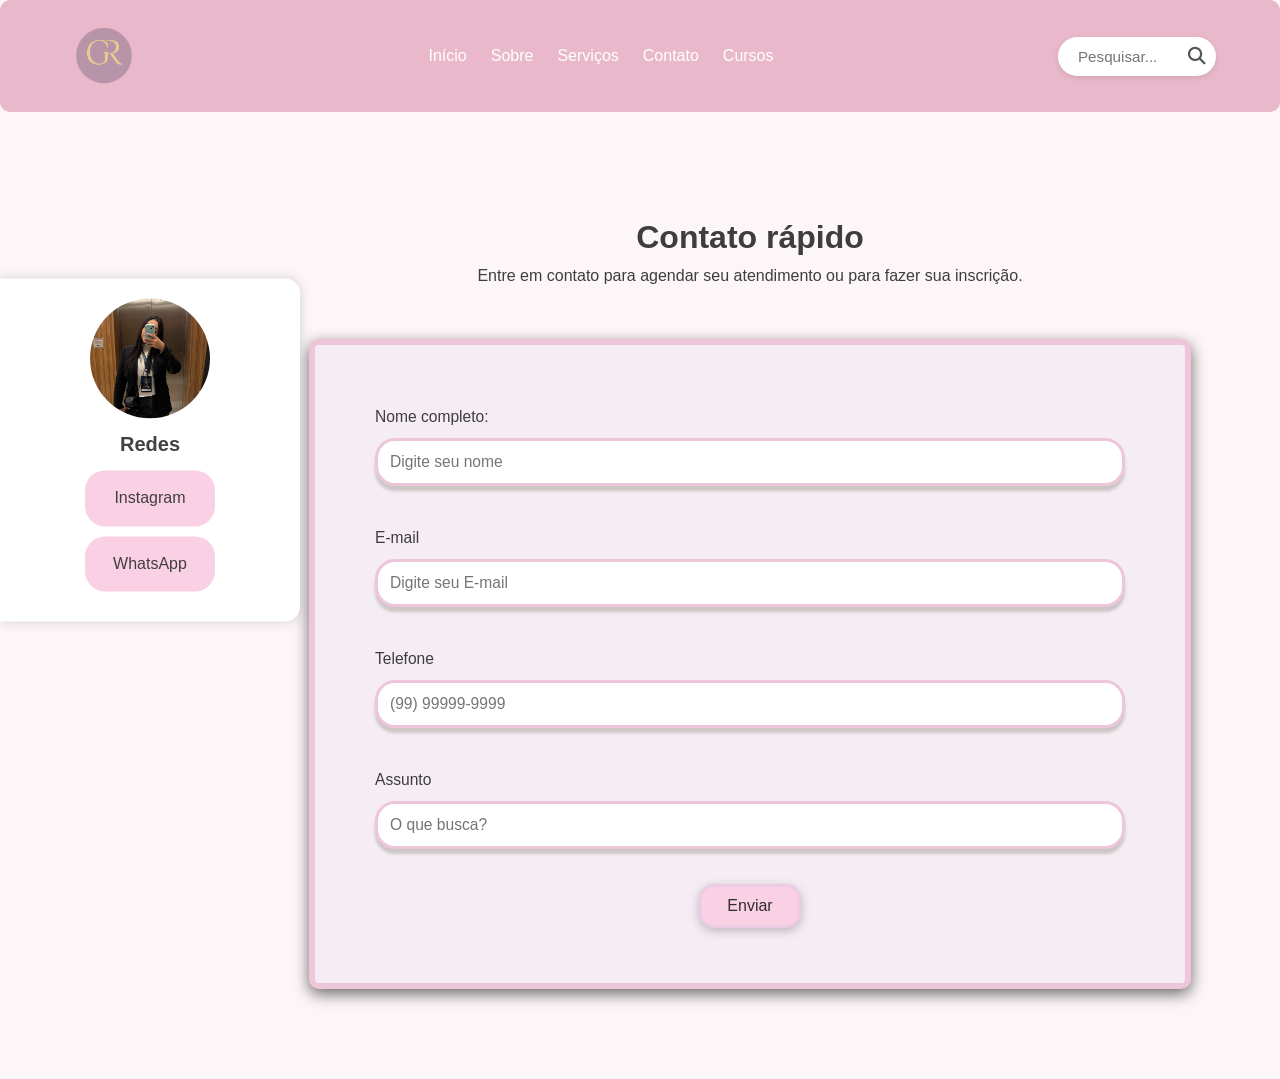
==== pages/contatos.html @ a01a7736 "Adicionado estrutura inicial do site e recursos para Gabriely Rocha Criado o index.html com cabeçalh" ====
<!DOCTYPE html>
<html lang="pt-BR">

<head>
    <meta charset="UTF-8">
    <meta name="viewport" content="width=device-width, initial-scale=1.0">
    <title>Site Gabriella Rocha</title>
    <link rel="stylesheet" href="../css/contatos-style.css">
    <link rel="shortcut icon" href="../img/logo.png" type="image/x-icon">
    <link rel="stylesheet" href="https://cdnjs.cloudflare.com/ajax/libs/font-awesome/6.4.0/css/all.min.css" />
    <link rel="stylesheet" href="../css/nav.css">
</head>

<body>
    <header class="header">
        <div class="container">
            <img src="../img/logo.png" alt="Logo Gabriella Rocha" class="logo">

            <nav class="navbar">
                <ul class="menu">
                    <li><a href="../index.html">Início</a></li>
                    <li><a href="sobre.html">Sobre</a></li>
                    <li><a href="servico.html">Serviços</a></li>
                    <li><a href="contatos.html">Contato</a></li>
                    <li><a href="cursosv1.html">Cursos</a></li>
                </ul>
            </nav>

            <div class="search-container">
                <input type="text" placeholder="Pesquisar..." />
                <button type="submit">
                    <i class="fa fa-search"></i>
                </button>
            </div>
        </div>
    </header>
    <main>
        <aside class="menu-lateral">
            <img class="imagem-gabriely"   src="../img/imagem-gabriely.PNG" alt="imagem-gabriely">

            <h2>Redes</h2>
            <a href="https://www.instagram.com/gabrielyrochabeauty/" target="_blank" class="link instagram">Instagram</a>
            <a href="https://wa.me/5511997326767" target="_blank" class="link whatsapp">WhatsApp</a>
        </aside>

        <div class="fale-conosco">
            <h1>Contato rápido</h1>
            <p>Entre em contato para agendar seu atendimento ou para fazer sua inscrição.
        </div>


        <form class="formulario">

            <div class="form-group"> <label for="nome">Nome completo:</label>
                <input type="text" id="nome" name="nome" placeholder="Digite seu nome" required>
            </div>

            <div class="form-group">
                <label for="nome">E-mail</label>
                <input type="text" id="email" name="email" placeholder="Digite seu E-mail" required>
            </div>


            <div class="form-group">
                <label for="number">Telefone</label>
                <input type="tel" name="telefone" pattern="(\([0-9]{2}\))\s([0-9]{4,5})-([0-9]{4})"
                    placeholder="(99) 99999-9999" title="Use o formato (99) 99999-9999" required>

            </div>
            <div class="form-group"> <label for="nome">Assunto</label>
                <input type="text" id="nome" name="nome" placeholder="O que busca?" required>
            </div>

            <button class="botao-enviar" type="submit">Enviar</button>


        </form>

    </main>





</body>

</html>
---- css/contatos-style.css ----
/* Reset e base */
* {
    margin: 0;
    padding: 0;
    box-sizing: border-box;
}

@import url('https://fonts.googleapis.com/css2?family=Quicksand:wght@500&display=swap');

body {
  font-family: 'Segoe UI', Tahoma, Geneva, Verdana, sans-serif;
    background-color: #fae9f0;
    color: #3d2d34;
    line-height: 1.6;
    overflow-x: hidden;
}

/* Cabeçalho */
.header {
    background-color: #e9b9cb;
    padding: 1rem 0;
    border-radius: 10px;
}

.container {
    width: 90%;
    max-width: 1200px;
    margin: auto;
    display: flex;
    align-items: center;
    justify-content: space-between;
    flex-wrap: wrap;
}

/* ===== BARRA DE PESQUISA ===== */
.search-container {
    display: flex;
    align-items: center;
    background-color: #fff;
    border-radius: 25px;
    padding: 5px 10px;
    box-shadow: 0 2px 6px rgba(0, 0, 0, 0.1);
}

.search-container input {
    border: none;
    outline: none;
    padding: 6px 10px;
    font-size: 0.95em;
    border-radius: 20px;
    width: 120px;
    background: transparent;
    transition: width 0.3s ease;
}

.search-container input:focus {
    width: 180px;
}

.search-container button {
    background: none;
    border: none;
    cursor: pointer;
    color: #555;
    font-size: 1.1em;
    transition: color 0.3s, transform 0.2s;
}

.search-container button:hover {
    color: #f58bb3;
    transform: scale(1.1);
}


/* Formulário */
.formulario {
    background-color: rgb(245, 236, 244);
    text-align: left;
    width: 900px;
    max-width: 90%;
    padding: 40px;
    margin: 50px auto;
    border-radius: 10px;
    box-shadow: 0 2px 10px rgba(0, 0, 0, 0.1);
    border: solid 6px #eec6d9;
    font-size: 13px;
    box-shadow: 0px 5px 15px rgb(107, 103, 103);
}

/*Fale conosco*/
.formulario h2 {
    margin-bottom: 20px;
    color: #c9a9a9;
}




.formulario input {
    width: 100%;
    padding: 12px;
    margin-top: 8px;
    border: 3px solid #eec6d9;
    border-radius: 20px;
    font-size: 1em;
    box-shadow: 0px 5px 3px rgb(204, 198, 198);
    outline: none;
}

.formulario input:focus {
    border-color: #e987ca;
    transition: 5ms;
    box-shadow: 0px 5px 3px rgb(85, 83, 83);
}

.form-group {
    padding: 20px;
    font-size: larger;

}





.footer {


    position: fixed;
    bottom: 0;
    left: 0;
    width: 100%;
    background-color: #eec6d9;
    color: rgb(0, 0, 0);
    text-align: center;
    padding: 25px;

}


.fale-conosco {
    text-align: center;
    justify-content: center;
    margin-top: 60px;

}

.botao-enviar {
    background-color: #fad0e4;
    color: rgb(49, 46, 46);
    border: none;
    padding: 10px 25px;
    font-size: 16px;
    border-radius: 15px;
    cursor: pointer;
    display: block;
    margin: 15px auto;
    border: solid 3px rgba(236, 204, 228, 0.897);
    box-shadow: 0px 3px 10px rgba(146, 145, 145, 0.575);
    font-family: 'Quicksand', sans-serif;


}

.botao-enviar:hover {
    background: linear-gradient(to bottom, #f8e5ed, #ff97ba);
    transform: scale(1.05);
}




@import url('https://fonts.googleapis.com/css2?family=Quicksand:wght@500&display=swap');



.menu-lateral {
    display: flex;
    flex-direction: column;
    align-items: center;
    position: fixed;
    left: 0;
    top: 50%;
    transform: translateY(-50%);
    background-color: #fff;
    padding: 20px;
    width: 300px;
    border-radius: 0 15px 15px 0;
    box-shadow: 0px 0px 12px rgba(61, 59, 59, 0.205);

}

.menu-lateral h2 {
    color: #424242;
    font-size: 20px;
    margin-bottom: 10px;
}

.link {
    display: block;
    width: 50%;
    text-decoration: none;
    color: rgb(65, 62, 62);
    padding: 15px 0;
    border-radius: 20px;
    transition: all 0.3s ease;
    text-align: center;
    margin-bottom: 10px;

}

.link:hover {
    background: linear-gradient(to bottom, #f8e5ed, #fcb6ce);
    transform: scale(1.05);
}

.instagram {
    background-color: #fad0e4;

}

.whatsapp {
    background-color: #fad0e4;

}

main {
    margin-left: 220px;
    padding: 40px;
}


.imagem-gabriely {
    width: 120px;
    height: 120px;
    border-radius: 50%;
    object-fit: cover;
    display: block;
    margin-bottom: 10px;
}






































@media (max-width: 768px) {
    .container {
        flex-direction: column;
        text-align: center;
    }

    .navbar ul {
        flex-direction: column;
        gap: 10px;
    }

    .logo {
        height: 70px;
        margin-bottom: 10px;
    }

    .search-container {
        margin-top: 10px;
        width: 80%;
        justify-content: center;
    }

    .formulario {
        width: 95%;
        padding: 25px;
        margin: 30px auto;
    }

    .formulario h2 {
        font-size: 1.4em;
        text-align: center;
    }
}

@media (max-width: 480px) {
    .formulario {
        padding: 20px;
    }

    .formulario input {
        font-size: 0.9em;
    }

    .navbar ul {
        gap: 5px;
    }

    .search-container input {
        width: 100px;
    }
}
---- css/nav.css ----
/* ===== ESTILOS GERAIS ===== */
body {
    font-family: 'Poppins', sans-serif;
    background-color: #fdf6f8;
    color: #3d3d3d;
    margin: 0;
    padding: 0;
}

/* ===== CABEÇALHO ===== */
header {
    background-color: #eec6d9;
    padding: 1rem 0;
    
}

.container {
    width: 90%;
    max-width: 1200px;
    margin: auto;
    display: flex;
    align-items: center;
    justify-content: space-between;
    flex-wrap: wrap;
}

.logo {
    height: 80px;
}

/* ===== MENU ===== */
.navbar ul {
    display: flex;
    list-style: none;
    gap: 1.5rem;
    padding: 0;
    margin: 0;
}

.navbar a {
    text-decoration: none;
    color: #fff;
    font-weight: 500;
    transition: color 0.3s ease;
}

.navbar a:hover {
    color: #b87ba1;
}

/* ===== CAMPO DE PESQUISA ===== */
.search-box {
    display: flex;
    align-items: center;
    background-color: #fff;
    border-radius: 25px;
    padding: 6px 12px;
    width: 220px;
    box-shadow: 0 2px 6px rgba(0, 0, 0, 0.1);
    transition: all 0.3s ease;
}

.search-box:hover {
    box-shadow: 0 3px 10px rgba(0, 0, 0, 0.15);
}

.search-box input {
    flex: 1;
    border: none;
    outline: none;
    padding: 8px;
    background: transparent;
    font-size: 0.95rem;
    color: #333;
}

.search-box button {
    background: none;
    border: none;
    color: #b87ba1;
    /* Rosa dourado */
    font-size: 1rem;
    cursor: pointer;
    transition: color 0.3s ease;
}

.search-box button:hover {
    color: #d9a7c7;
    /* Tom mais claro ao passar o mouse */
}
.search-container {
    display: flex;
    align-items: center;
    background-color: #fff;
    border-radius: 25px;
    padding: 5px 10px;
    box-shadow: 0 2px 6px rgba(0, 0, 0, 0.1);
}
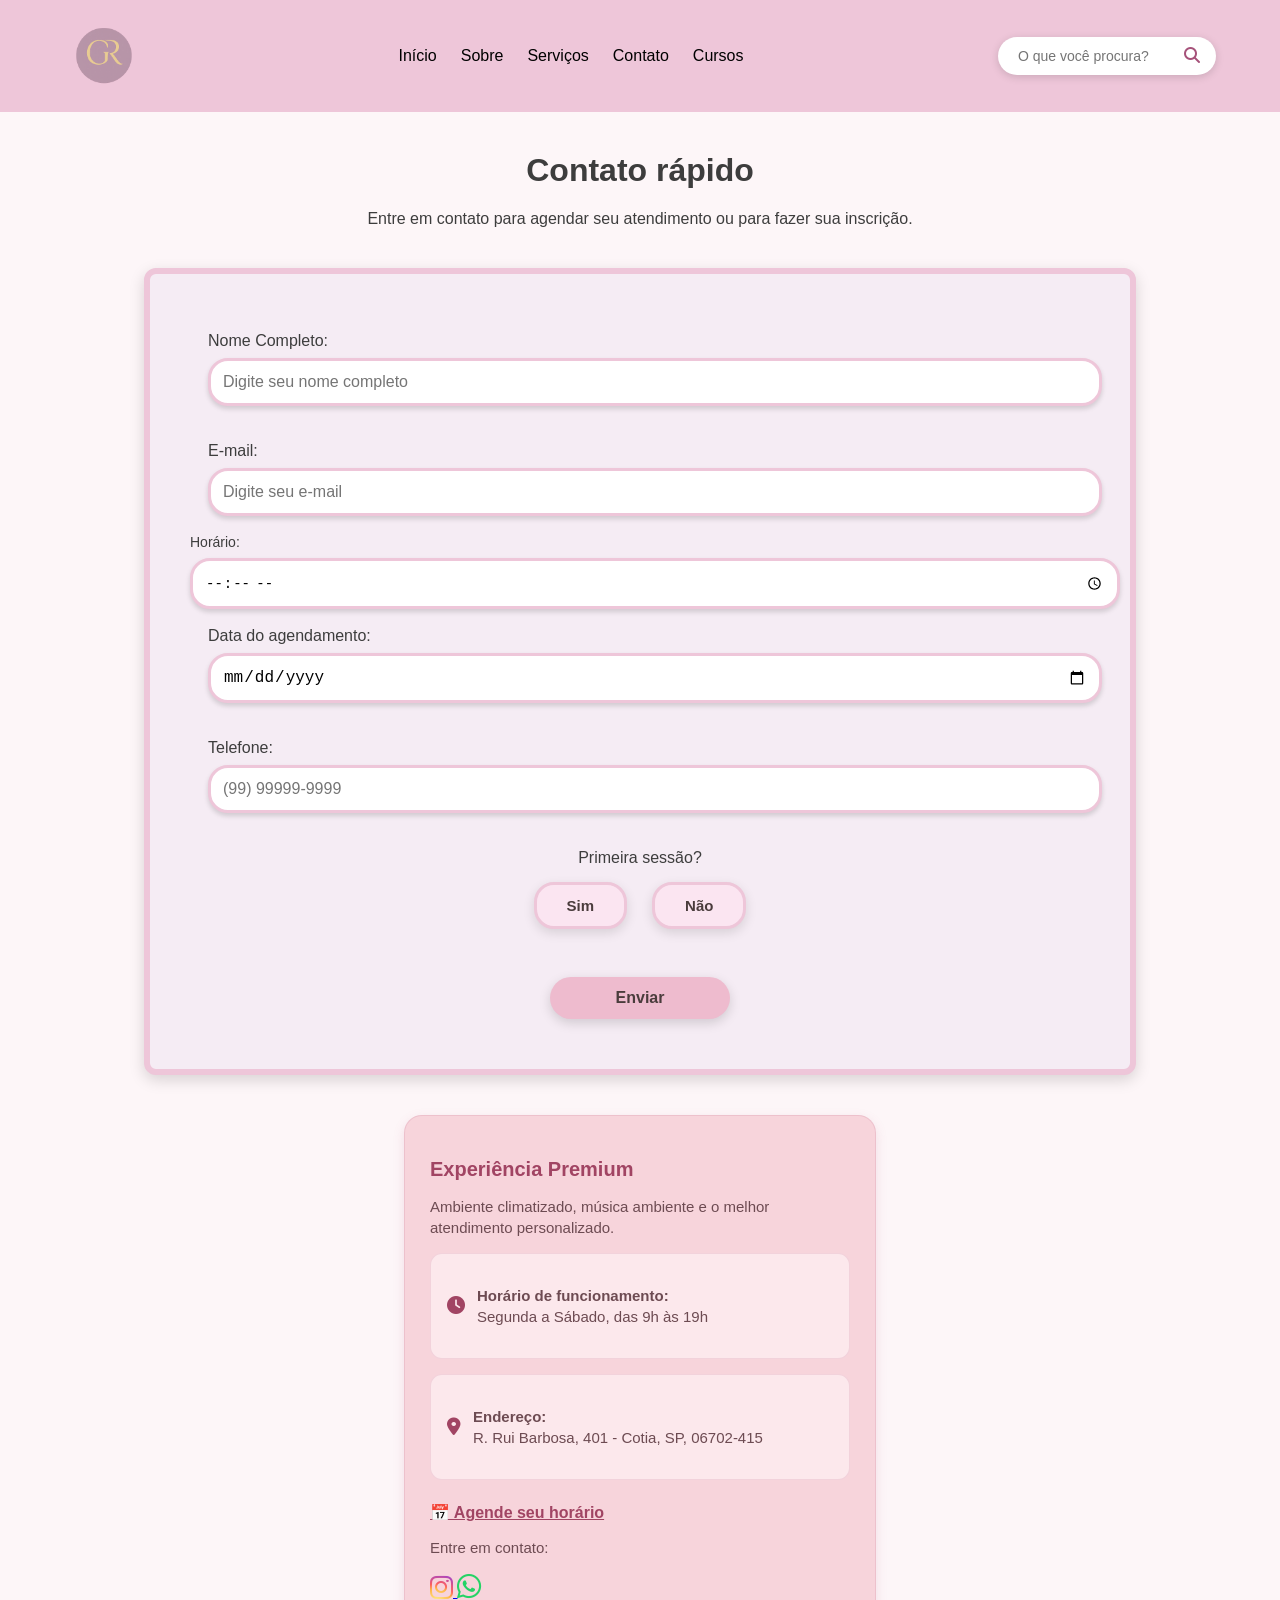
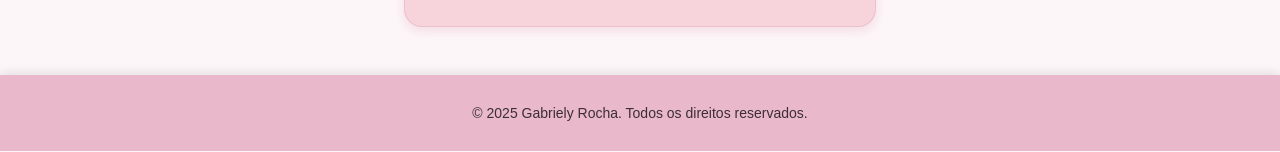
==== commit ff3056bb: "Refactor HTML structure and styles across multiple pages - Updated contatos.html to enhance form str" ====
--- a/pages/contatos.html
+++ b/pages/contatos.html
@@ -5,13 +5,14 @@
     <meta charset="UTF-8">
     <meta name="viewport" content="width=device-width, initial-scale=1.0">
     <title>Site Gabriella Rocha</title>
+    <link rel="shortcut icon" href="../img/logo.png" type="image/x-icon">
+    <link rel="stylesheet" href="../css/nav.css">
     <link rel="stylesheet" href="../css/contatos-style.css">
-    <link rel="shortcut icon" href="../img/logo.png" type="image/x-icon">
-    <link rel="stylesheet" href="https://cdnjs.cloudflare.com/ajax/libs/font-awesome/6.4.0/css/all.min.css" />
-    <link rel="stylesheet" href="../css/nav.css">
+    <link rel="stylesheet" href="https://cdnjs.cloudflare.com/ajax/libs/font-awesome/6.4.0/css/all.min.css">
 </head>
 
 <body>
+
     <header class="header">
         <div class="container">
             <img src="../img/logo.png" alt="Logo Gabriella Rocha" class="logo">
@@ -26,62 +27,110 @@
                 </ul>
             </nav>
 
-            <div class="search-container">
-                <input type="text" placeholder="Pesquisar..." />
-                <button type="submit">
-                    <i class="fa fa-search"></i>
-                </button>
+            <!-- Campo de busca -->
+            <div class="search-box">
+                <input type="text" placeholder="O que você procura?">
+                <button aria-label="Buscar"><i class="fa fa-search"></i></button>
+            </div>
+            <div id="search-results"></div>
+
+        </div>
+    </header>
+
+
+
+    <div class="fale-conosco">
+        <h1>Contato rápido</h1>
+        <p>Entre em contato para agendar seu atendimento ou para fazer sua inscrição.</p>
+    </div>
+
+    <form class="formulario">
+
+        <!-- Nome completo dividido (igual ao formulário simples) -->
+        <div class="form-group">
+            <label for="nome">Nome Completo:</label>
+            <input type="text" id="nome" name="nome" placeholder="Digite seu nome completo" required>
+        </div>
+
+        <!-- E-mail -->
+        <div class="form-group">
+            <label for="email">E-mail:</label>
+            <input type="email" id="email" name="email" placeholder="Digite seu e-mail" required>
+        </div>
+        <label for="horario">Horário:</label>
+        <input type="time" id="horario" name="horario">
+        <!-- Data do agendamento -->
+        <div class="form-group">
+            <label for="data">Data do agendamento:</label>
+            <input type="date" id="data" name="data" required>
+        </div>
+        <div class="form-group">
+            <label for="telefone">Telefone:</label>
+            <input type="tel" id="telefone" name="telefone" pattern="(\([0-9]{2}\))\s([0-9]{4,5})-([0-9]{4})"
+                placeholder="(99) 99999-9999" title="Use o formato (99) 99999-9999" required>
+        </div>
+
+        <div class="form-group primeira-sessao">
+            <label>Primeira sessão?</label>
+
+            <div class="opcoes-sessao">
+                <input type="radio" id="sessao-sim" name="primeira" value="Sim" required>
+                <label class="botao-sessao" for="sessao-sim">Sim</label>
+
+                <input type="radio" id="sessao-nao" name="primeira" value="Não" required>
+                <label class="botao-sessao" for="sessao-nao">Não</label>
             </div>
         </div>
-    </header>
-    <main>
-        <aside class="menu-lateral">
-            <img class="imagem-gabriely"   src="../img/imagem-gabriely.PNG" alt="imagem-gabriely">
 
-            <h2>Redes</h2>
-            <a href="https://www.instagram.com/gabrielyrochabeauty/" target="_blank" class="link instagram">Instagram</a>
-            <a href="https://wa.me/5511997326767" target="_blank" class="link whatsapp">WhatsApp</a>
-        </aside>
+        <button class="botao-enviar" type="submit">Enviar</button>
 
-        <div class="fale-conosco">
-            <h1>Contato rápido</h1>
-            <p>Entre em contato para agendar seu atendimento ou para fazer sua inscrição.
-        </div>
-
-
-        <form class="formulario">
-
-            <div class="form-group"> <label for="nome">Nome completo:</label>
-                <input type="text" id="nome" name="nome" placeholder="Digite seu nome" required>
-            </div>
-
-            <div class="form-group">
-                <label for="nome">E-mail</label>
-                <input type="text" id="email" name="email" placeholder="Digite seu E-mail" required>
-            </div>
-
-
-            <div class="form-group">
-                <label for="number">Telefone</label>
-                <input type="tel" name="telefone" pattern="(\([0-9]{2}\))\s([0-9]{4,5})-([0-9]{4})"
-                    placeholder="(99) 99999-9999" title="Use o formato (99) 99999-9999" required>
-
-            </div>
-            <div class="form-group"> <label for="nome">Assunto</label>
-                <input type="text" id="nome" name="nome" placeholder="O que busca?" required>
-            </div>
-
-            <button class="botao-enviar" type="submit">Enviar</button>
-
-
-        </form>
+    </form>
 
     </main>
 
 
 
+    <div class="experiencia-container">
+
+        <h2>Experiência Premium</h2>
+        <p>Ambiente climatizado, música ambiente e o melhor atendimento personalizado.</p>
+
+        <div class="info-box">
+            <i class="fas fa-clock"></i>
+            <p><strong>Horário de funcionamento:</strong><br>Segunda a Sábado, das 9h às 19h</p>
+        </div>
+
+        <div class="info-box">
+            <i class="fas fa-map-marker-alt"></i>
+            <p><strong>Endereço:</strong><br>R. Rui Barbosa, 401 - Cotia, SP, 06702-415</p>
+        </div>
+
+        <a class="agende-link" href="#">📅 Agende seu horário</a>
+
+        <p style="margin-top:15px;">Entre em contato:</p>
 
 
+        <div class="icones-redes">
+            <!-- Link do Instagram -->
+            <a href="https://www.instagram.com/gabrielyrochabeauty/" target="_blank" class="icone-link instagram">
+                <i class="fab fa-instagram"></i>
+            </a>
+
+            <!-- Link do WhatsApp -->
+            <a href="https://wa.me/5511997326767" target="_blank" class="icone-link whatsapp">
+                <i class="fab fa-whatsapp"></i>
+            </a>
+        </div>
+
+    </div>
+
+
+
+    </div>
+    <footer class="footer">
+        <p>&copy; 2025 Gabriely Rocha. Todos os direitos reservados.</p>
+    </footer>
+    <script src="../js/contato-script.js"></script>
 </body>
 
 </html>
--- a/css/nav.css
+++ b/css/nav.css
@@ -11,7 +11,7 @@
 header {
     background-color: #eec6d9;
     padding: 1rem 0;
-    
+
 }
 
 .container {
@@ -39,7 +39,7 @@
 
 .navbar a {
     text-decoration: none;
-    color: #fff;
+    color: #000000;
     font-weight: 500;
     transition: color 0.3s ease;
 }
@@ -48,51 +48,74 @@
     color: #b87ba1;
 }
 
-/* ===== CAMPO DE PESQUISA ===== */
+/* BUSCA */
 .search-box {
     display: flex;
     align-items: center;
-    background-color: #fff;
+    background: #fff;
     border-radius: 25px;
-    padding: 6px 12px;
-    width: 220px;
-    box-shadow: 0 2px 6px rgba(0, 0, 0, 0.1);
-    transition: all 0.3s ease;
-}
-
-.search-box:hover {
-    box-shadow: 0 3px 10px rgba(0, 0, 0, 0.15);
+    padding: 5px 10px;
+    box-shadow: 0 2px 8px rgba(0, 0, 0, 0.15);
 }
 
 .search-box input {
-    flex: 1;
     border: none;
     outline: none;
-    padding: 8px;
-    background: transparent;
-    font-size: 0.95rem;
-    color: #333;
+    padding: 6px 10px;
+    border-radius: 25px;
+    font-size: 14px;
+    width: 150px;
 }
 
 .search-box button {
     background: none;
     border: none;
-    color: #b87ba1;
-    /* Rosa dourado */
-    font-size: 1rem;
+    color: #a6527a;
     cursor: pointer;
-    transition: color 0.3s ease;
+    font-size: 16px;
 }
 
-.search-box button:hover {
-    color: #d9a7c7;
-    /* Tom mais claro ao passar o mouse */
+/* RESULTADOS DA BUSCA */
+#search-results {
+    position: absolute;
+    background: #fff;
+    width: 230px;
+    padding: 10px;
+    border-radius: 14px;
+    box-shadow: 0 4px 12px rgba(0, 0, 0, .15);
+    margin-top: 8px;
+    display: none;
+    max-height: 240px;
+    overflow-y: auto;
+    animation: fadeIn .25s ease;
+    z-index: 10;
 }
-.search-container {
+
+#search-results .item {
     display: flex;
     align-items: center;
-    background-color: #fff;
-    border-radius: 25px;
-    padding: 5px 10px;
-    box-shadow: 0 2px 6px rgba(0, 0, 0, 0.1);
+    gap: 10px;
+    padding: 8px;
+    border-radius: 10px;
+    cursor: pointer;
+    transition: .2s;
 }
+
+#search-results .item:hover {
+    background: #f3d6da;
+}
+
+#search-results i {
+    color: #a6527a;
+}
+
+/* FOOTER */
+.footer {
+    background-color: #e9b9cb;
+    text-align: center;
+    padding: 1rem;
+    margin-top: 3rem;
+    color: #3d2d34;
+    font-size: 14px;
+    box-shadow: 0 -2px 10px rgba(0, 0, 0, 0.1);
+}
--- a/css/contatos-style.css
+++ b/css/contatos-style.css
@@ -1,100 +1,16 @@
-/* Reset e base */
-* {
-    margin: 0;
-    padding: 0;
-    box-sizing: border-box;
-}
-
-@import url('https://fonts.googleapis.com/css2?family=Quicksand:wght@500&display=swap');
-
-body {
-  font-family: 'Segoe UI', Tahoma, Geneva, Verdana, sans-serif;
-    background-color: #fae9f0;
-    color: #3d2d34;
-    line-height: 1.6;
-    overflow-x: hidden;
-}
-
-/* Cabeçalho */
-.header {
-    background-color: #e9b9cb;
-    padding: 1rem 0;
-    border-radius: 10px;
-}
-
-.container {
-    width: 90%;
-    max-width: 1200px;
-    margin: auto;
-    display: flex;
-    align-items: center;
-    justify-content: space-between;
-    flex-wrap: wrap;
-}
-
-/* ===== BARRA DE PESQUISA ===== */
-.search-container {
-    display: flex;
-    align-items: center;
-    background-color: #fff;
-    border-radius: 25px;
-    padding: 5px 10px;
-    box-shadow: 0 2px 6px rgba(0, 0, 0, 0.1);
-}
-
-.search-container input {
-    border: none;
-    outline: none;
-    padding: 6px 10px;
-    font-size: 0.95em;
-    border-radius: 20px;
-    width: 120px;
-    background: transparent;
-    transition: width 0.3s ease;
-}
-
-.search-container input:focus {
-    width: 180px;
-}
-
-.search-container button {
-    background: none;
-    border: none;
-    cursor: pointer;
-    color: #555;
-    font-size: 1.1em;
-    transition: color 0.3s, transform 0.2s;
-}
-
-.search-container button:hover {
-    color: #f58bb3;
-    transform: scale(1.1);
-}
-
-
-/* Formulário */
+/* ===== FORMULÁRIO ===== */
 .formulario {
     background-color: rgb(245, 236, 244);
     text-align: left;
     width: 900px;
-    max-width: 90%;
+    max-width: 95%;
     padding: 40px;
-    margin: 50px auto;
-    border-radius: 10px;
-    box-shadow: 0 2px 10px rgba(0, 0, 0, 0.1);
+    margin: 40px auto;
+    border-radius: 12px;
     border: solid 6px #eec6d9;
-    font-size: 13px;
-    box-shadow: 0px 5px 15px rgb(107, 103, 103);
-}
-
-/*Fale conosco*/
-.formulario h2 {
-    margin-bottom: 20px;
-    color: #c9a9a9;
-}
-
-
-
+    font-size: 14px;
+    box-shadow: 0px 5px 15px rgba(0, 0, 0, 0.15);
+}
 
 .formulario input {
     width: 100%;
@@ -103,227 +19,244 @@
     border: 3px solid #eec6d9;
     border-radius: 20px;
     font-size: 1em;
-    box-shadow: 0px 5px 3px rgb(204, 198, 198);
+    box-shadow: 0px 3px 5px rgba(0, 0, 0, 0.15);
     outline: none;
+    transition: .3s;
 }
 
 .formulario input:focus {
     border-color: #e987ca;
-    transition: 5ms;
-    box-shadow: 0px 5px 3px rgb(85, 83, 83);
+    box-shadow: 0px 5px 8px rgba(0, 0, 0, 0.25);
 }
 
 .form-group {
-    padding: 20px;
-    font-size: larger;
-
-}
-
-
-
-
-
-.footer {
-
-
-    position: fixed;
-    bottom: 0;
-    left: 0;
-    width: 100%;
-    background-color: #eec6d9;
-    color: rgb(0, 0, 0);
-    text-align: center;
-    padding: 25px;
-
-}
-
+    padding: 18px;
+    font-size: 1rem;
+}
 
 .fale-conosco {
     text-align: center;
+    margin-top: 40px;
+}
+
+
+
+/* CARD PRINCIPAL */
+.experiencia-container {
+    background: #f7d4db;
+    padding: 25px;
+    border-radius: 18px;
+    max-width: 420px;
+    margin: 40px auto;
+    box-shadow: 0 4px 12px rgba(178, 83, 120, .15);
+    border: 1px solid rgba(178, 83, 120, .15);
+}
+
+/* TÍTULO */
+.experiencia-container h2 {
+    color: #a14463;
+    margin-bottom: 10px;
+    font-size: 20px;
+    font-weight: bold;
+}
+
+/* TEXTOS */
+.experiencia-container p {
+    color: #6d4b52;
+    font-size: 15px;
+    line-height: 1.4;
+}
+
+/* BOXES INTERNOS */
+.info-box {
+    background: #fce8ec;
+    padding: 16px;
+    border-radius: 12px;
+    margin: 15px 0;
+    border: 1px solid rgba(178, 83, 120, 0.15);
+    display: flex;
+    gap: 12px;
+    align-items: center;
+}
+
+/* ÍCONES */
+.info-box i {
+    font-size: 18px;
+    color: #a14463;
+}
+
+/* LINK AGENDAR */
+.agende-link {
+    margin-top: 8px;
+    display: inline-block;
+    font-weight: bold;
+    color: #a14463;
+    text-decoration: underline;
+}
+
+/* ÍCONES REDES SOCIAIS */
+/* Instagram gradiente */
+.instagram i {
+    background: radial-gradient(circle at 30% 107%, #fdf497 0%, #ffb548 45%, #fc5e62 60%, #a745c3 90%);
+    -webkit-background-clip: text;
+    background-clip: text;
+    color: transparent;
+    font-size: 26px;
+    display: inline-block;
+}
+
+/* WhatsApp */
+.whatsapp i {
+    color: #25D366;
+    font-size: 28px;
+}
+
+
+/* Centraliza completamente o bloco */
+.primeira-sessao {
+    text-align: center;
+}
+
+/* Centraliza as opções */
+.opcoes-sessao {
+    display: flex;
     justify-content: center;
-    margin-top: 60px;
-
-}
-
+    gap: 25px;
+    margin-top: 15px;
+}
+
+/* Esconde o rádio */
+.opcoes-sessao input[type="radio"] {
+    display: none;
+}
+
+/* ================================
+   🌸 BOTÃO ENVIAR
+   ================================ */
 .botao-enviar {
-    background-color: #fad0e4;
-    color: rgb(49, 46, 46);
-    border: none;
-    padding: 10px 25px;
+    background-color: #eebbce;
+    color: #4a3c3c;
+    border: transparent;
+    padding: 12px 26px;
     font-size: 16px;
-    border-radius: 15px;
+    font-weight: 600;
+    border-radius: 22px;
     cursor: pointer;
+    font-family: 'Quicksand', sans-serif;
+    box-shadow: 0 4px 12px rgba(0, 0, 0, 0.15);
+    transition: all 0.35s ease;
     display: block;
-    margin: 15px auto;
-    border: solid 3px rgba(236, 204, 228, 0.897);
-    box-shadow: 0px 3px 10px rgba(146, 145, 145, 0.575);
+    margin: 30px auto 10px auto;
+    /* centraliza */
+    width: 180px;
+}
+
+.botao-enviar:hover {
+    background: linear-gradient(to bottom, #f9e7f0, #ff9bc2);
+    border-color: #e987ca;
+    transform: translateY(-3px) scale(1.05);
+    box-shadow: 0 7px 18px rgba(0, 0, 0, 0.25);
+}
+
+
+/* ================================
+   🌸 BOTÕES SIM / NÃO (Primeira Sessão)
+   ================================ */
+
+/* Centralizar o grupo */
+.opcoes-sessao {
+    display: flex;
+    justify-content: center;
+    gap: 25px;
+    margin-top: 15px;
+}
+
+/* Ocultar radio */
+.opcoes-sessao input[type="radio"] {
+    display: none;
+}
+
+/* Estilo dos botões */
+.botao-sessao {
+    background: #fbe5f1;
+    color: #4a3c3c;
+    border: 3px solid #eec6d9;
+    padding: 12px 30px;
+    font-size: 15px;
+    font-weight: 600;
+    border-radius: 20px;
+    cursor: pointer;
     font-family: 'Quicksand', sans-serif;
-
-
-}
-
-.botao-enviar:hover {
-    background: linear-gradient(to bottom, #f8e5ed, #ff97ba);
-    transform: scale(1.05);
-}
-
-
-
-
-@import url('https://fonts.googleapis.com/css2?family=Quicksand:wght@500&display=swap');
-
-
-
-.menu-lateral {
-    display: flex;
-    flex-direction: column;
-    align-items: center;
-    position: fixed;
-    left: 0;
-    top: 50%;
-    transform: translateY(-50%);
-    background-color: #fff;
-    padding: 20px;
-    width: 300px;
-    border-radius: 0 15px 15px 0;
-    box-shadow: 0px 0px 12px rgba(61, 59, 59, 0.205);
-
-}
-
-.menu-lateral h2 {
-    color: #424242;
-    font-size: 20px;
-    margin-bottom: 10px;
-}
-
-.link {
-    display: block;
-    width: 50%;
-    text-decoration: none;
-    color: rgb(65, 62, 62);
-    padding: 15px 0;
-    border-radius: 20px;
-    transition: all 0.3s ease;
-    text-align: center;
-    margin-bottom: 10px;
-
-}
-
-.link:hover {
-    background: linear-gradient(to bottom, #f8e5ed, #fcb6ce);
-    transform: scale(1.05);
-}
-
-.instagram {
-    background-color: #fad0e4;
-
-}
-
-.whatsapp {
-    background-color: #fad0e4;
-
-}
-
-main {
-    margin-left: 220px;
-    padding: 40px;
-}
-
-
-.imagem-gabriely {
-    width: 120px;
-    height: 120px;
-    border-radius: 50%;
-    object-fit: cover;
-    display: block;
-    margin-bottom: 10px;
-}
-
-
-
-
-
-
-
-
-
-
-
-
-
-
-
-
-
-
-
-
-
-
-
-
-
-
-
-
-
-
-
-
-
-
-
-
-
+    transition: all 0.35s ease;
+    box-shadow: 0 4px 12px rgba(0, 0, 0, 0.12);
+    display: inline-block;
+}
+
+/* Hover */
+.botao-sessao:hover {
+    background: linear-gradient(to bottom, #f9e7f0, #ff9bc2);
+    border-color: #f5b5e1;
+    transform: translateY(-3px) scale(1.05);
+    box-shadow: 0 7px 18px rgba(0, 0, 0, 0.25);
+}
+
+/* Quando selecionado */
+.opcoes-sessao input[type="radio"]:checked+.botao-sessao {
+    background: linear-gradient(to bottom, #ffe4f1, #ff8bb7);
+    border-color: #f89dcf;
+    color: #4e2f3e;
+    transform: translateY(-4px) scale(1.08);
+    box-shadow: 0 9px 20px rgba(0, 0, 0, 0.35);
+}
+
+
+
+
+/* ===== RESPONSIVIDADE ===== */
+
+@media (max-width: 992px) {
+    .formulario {
+        padding: 30px;
+    }
+}
 
 @media (max-width: 768px) {
-    .container {
+    .formulario {
+        padding: 22px;
+        font-size: 14px;
+    }
+
+    .extra-content {
+        padding: 22px;
+        text-align: center;
+    }
+
+    .info-card {
+        max-width: 100%;
+        justify-content: center;
+        align-items: center;
+    }
+
+    .icones-redes {
+        justify-content: center;
+    }
+}
+
+@media (max-width: 480px) {
+    .formulario {
+        padding: 15px;
+    }
+
+    .form-group {
+        padding: 8px;
+    }
+
+    .botao-enviar {
+        width: 100%;
+    }
+
+    .info-card {
         flex-direction: column;
         text-align: center;
     }
-
-    .navbar ul {
-        flex-direction: column;
-        gap: 10px;
-    }
-
-    .logo {
-        height: 70px;
-        margin-bottom: 10px;
-    }
-
-    .search-container {
-        margin-top: 10px;
-        width: 80%;
-        justify-content: center;
-    }
-
-    .formulario {
-        width: 95%;
-        padding: 25px;
-        margin: 30px auto;
-    }
-
-    .formulario h2 {
-        font-size: 1.4em;
-        text-align: center;
-    }
-}
-
-@media (max-width: 480px) {
-    .formulario {
-        padding: 20px;
-    }
-
-    .formulario input {
-        font-size: 0.9em;
-    }
-
-    .navbar ul {
-        gap: 5px;
-    }
-
-    .search-container input {
-        width: 100px;
-    }
 }
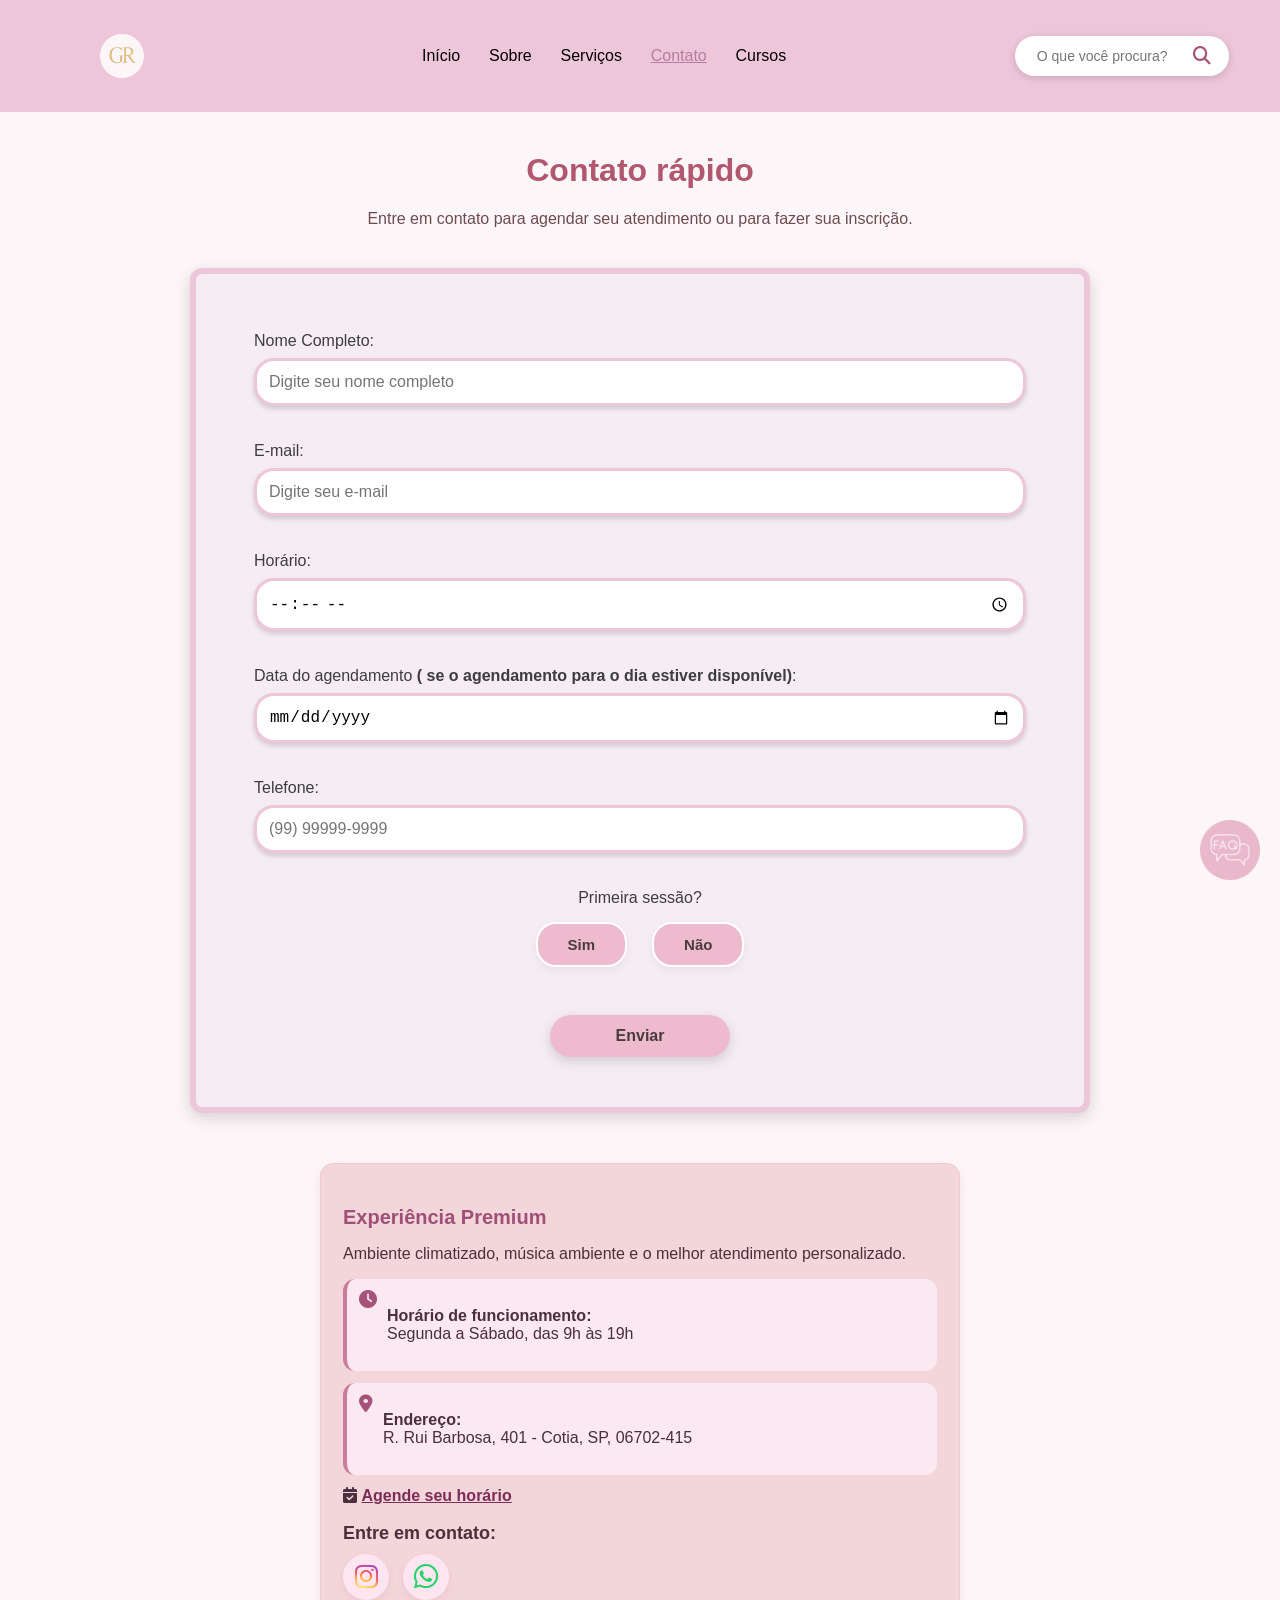
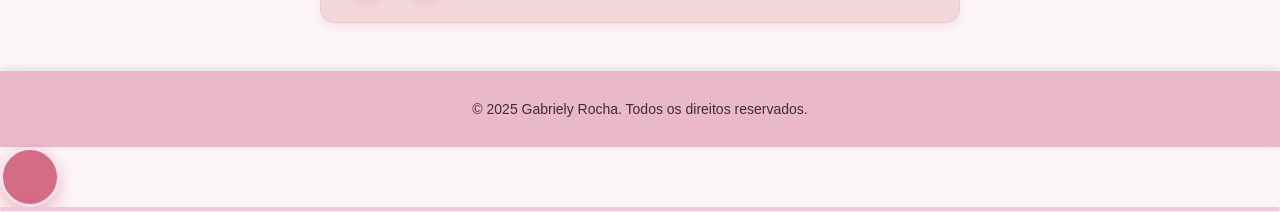
==== commit 4a028e34: "Refactor navigation and search functionality; update service links and add mobile menu support - Upd" ====
--- a/pages/contatos.html
+++ b/pages/contatos.html
@@ -5,7 +5,7 @@
     <meta charset="UTF-8">
     <meta name="viewport" content="width=device-width, initial-scale=1.0">
     <title>Site Gabriella Rocha</title>
-    <link rel="shortcut icon" href="../img/logo.png" type="image/x-icon">
+    <link rel="shortcut icon" href="../img/logo.ico" type="image/x-icon">
     <link rel="stylesheet" href="../css/nav.css">
     <link rel="stylesheet" href="../css/contatos-style.css">
     <link rel="stylesheet" href="https://cdnjs.cloudflare.com/ajax/libs/font-awesome/6.4.0/css/all.min.css">
@@ -13,20 +13,30 @@
 
 <body>
 
+
+
+
     <header class="header">
         <div class="container">
             <img src="../img/logo.png" alt="Logo Gabriella Rocha" class="logo">
 
+
             <nav class="navbar">
                 <ul class="menu">
                     <li><a href="../index.html">Início</a></li>
-                    <li><a href="sobre.html">Sobre</a></li>
-                    <li><a href="servico.html">Serviços</a></li>
-                    <li><a href="contatos.html">Contato</a></li>
-                    <li><a href="cursosv1.html">Cursos</a></li>
+                    <li><a href="./sobre.html">Sobre</a></li>
+                    <li><a href="./servico.html">Serviços</a></li>
+                    <li><a href="./contatos.html" class="ativo">Contato</a></li>
+                    <li><a href="./curso.html">Cursos</a></li>
                 </ul>
             </nav>
 
+            <!-- Botão Hambúrguer (mobile) -->
+            <div class="hamburger">
+                <span></span>
+                <span></span>
+                <span></span>
+            </div>
             <!-- Campo de busca -->
             <div class="search-box">
                 <input type="text" placeholder="O que você procura?">
@@ -41,7 +51,7 @@
 
     <div class="fale-conosco">
         <h1>Contato rápido</h1>
-        <p>Entre em contato para agendar seu atendimento ou para fazer sua inscrição.</p>
+        <p class="entra-em-contato">Entre em contato para agendar seu atendimento ou para fazer sua inscrição.</p>
     </div>
 
     <form class="formulario">
@@ -57,11 +67,13 @@
             <label for="email">E-mail:</label>
             <input type="email" id="email" name="email" placeholder="Digite seu e-mail" required>
         </div>
-        <label for="horario">Horário:</label>
-        <input type="time" id="horario" name="horario">
-        <!-- Data do agendamento -->
         <div class="form-group">
-            <label for="data">Data do agendamento:</label>
+            <label for="horario">Horário:</label>
+            <input type="time" id="horario" name="horario" required>
+        </div>
+        <div class="form-group">
+            <label for="data">Data do agendamento <span>( se o agendamento para o dia estiver
+                    disponível)</span>:</label>
             <input type="date" id="data" name="data" required>
         </div>
         <div class="form-group">
@@ -71,7 +83,7 @@
         </div>
 
         <div class="form-group primeira-sessao">
-            <label>Primeira sessão?</label>
+            <label class="primeira-sessao">Primeira sessão?</label>
 
             <div class="opcoes-sessao">
                 <input type="radio" id="sessao-sim" name="primeira" value="Sim" required>
@@ -89,26 +101,25 @@
     </main>
 
 
-
-    <div class="experiencia-container">
-
-        <h2>Experiência Premium</h2>
+    <div class="extra-content">
+        <h3> Experiência Premium</h3>
         <p>Ambiente climatizado, música ambiente e o melhor atendimento personalizado.</p>
 
-        <div class="info-box">
-            <i class="fas fa-clock"></i>
+        <div class="info-card">
+            <i class="fa-solid fa-clock"></i>
             <p><strong>Horário de funcionamento:</strong><br>Segunda a Sábado, das 9h às 19h</p>
         </div>
 
-        <div class="info-box">
-            <i class="fas fa-map-marker-alt"></i>
+        <div class="info-card">
+            <i class="fa-solid fa-map-marker-alt"></i>
             <p><strong>Endereço:</strong><br>R. Rui Barbosa, 401 - Cotia, SP, 06702-415</p>
         </div>
+        <p class="agendar-horario">
+            <i class="fa-solid fa-calendar-check agendar-icone"></i>
+            <a href="./contatos.html" class="link-agendamento">Agende seu horário</a>
+        </p>
 
-        <a class="agende-link" href="#">📅 Agende seu horário</a>
-
-        <p style="margin-top:15px;">Entre em contato:</p>
-
+        <h4 class="siga-nos-titulo">Entre em contato:</h4>
 
         <div class="icones-redes">
             <!-- Link do Instagram -->
@@ -121,8 +132,45 @@
                 <i class="fab fa-whatsapp"></i>
             </a>
         </div>
+    </div>
+    <!-- Botão Flutuante do FAQ -->
+    <div id="modal" class="faq-content">
+        <p>Perguntas frequentes</p>
 
+        <p class="per">É normal os cílios naturais caírem?</p>
+        <p class="res">É normal que alguns fios caiam, pois isso faz parte do ciclo natural de renovação dos pelos, que
+            ocorre a cada 4 meses, em média. As extensões, quando aplicadas corretamente, não alteram esse ciclo e caem
+            junto com os fios naturais.</p>
+        <br>
+
+        <p class="per">Pode usar máscara de cílios?</p>
+        <p class="res">Se forem à base de água, sim. Porém não há necessidade, pois as extensões de cílios
+            substituem completamente o uso da máscara, dando maior praticidade ao seu dia-a-dia.</p>
+        <br>
+
+        <p class="per">Qual a durabilidade da extensão de cílios?</p>
+        <p class="res">Não há uma regra, pois a durabilidade está diretamente ligada ao ciclo de crescimento dos
+            cílios naturais e dos cuidados recomendados para as extensões. Porém para manter os cílios sempre
+            impecáveis e bonitos sugerimos manutenções entre 15 e 20 dias após a primeira aplicação.</p>
+        <br>
+
+        <p class="per">Como cuidar do alongamento de cílios?</p>
+        <p class="res">Para manter suas extensões sempre bonitas é necessário seguir alguns cuidados como: lave
+            os olhos com shampoo de bebê pelo menos 3 vezes por semana, retire sempre todo o resíduo de
+            maquiagem, escove as extensões para mantê-las alinhadas, evite o uso de máscara de cílios ou
+            produtos à base de óleo e evite coçar os olhos. Seguindo essas regrinhas, com certeza sua extensão
+            durará por muito mais tempo.</p>
+        <br>
+
+        <p class="per">O que é henna? Quanto tempo dura?</p>
+        <p class="res">A henna é um corante natural extraído de uma planta transformado em pó, serve para
+            preencher falhas temporariamente, dura entre 3 e 15 dias</p>
+        <br>
     </div>
+    <!-- Botão para abrir/fechar -->
+    <button onclick="toggleFAQ()" class="faq-float">
+        <img src="../img/faq.png" alt="Fale conosco" class="faq">
+    </button>
 
 
 
@@ -131,6 +179,20 @@
         <p>&copy; 2025 Gabriely Rocha. Todos os direitos reservados.</p>
     </footer>
     <script src="../js/contato-script.js"></script>
+
+
+    <!--Acessibilidade-->
+
+    <div vw class="enabled">
+        <div vw-access-button class="active"></div>
+        <div vw-plugin-wrapper>
+            <div class="vw-plugin-top-wrapper"></div>
+        </div>
+    </div>
+    <script src="https://vlibras.gov.br/app/vlibras-plugin.js"></script>
+    <script>
+        new window.VLibras.Widget('https://vlibras.gov.br/app');
+    </script>
 </body>
 
 </html>
--- a/css/nav.css
+++ b/css/nav.css
@@ -1,4 +1,6 @@
-/* ===== ESTILOS GERAIS ===== */
+/* ================================
+   🌸 ESTILOS GERAIS
+================================ */
 body {
     font-family: 'Poppins', sans-serif;
     background-color: #fdf6f8;
@@ -7,55 +9,104 @@
     padding: 0;
 }
 
-/* ===== CABEÇALHO ===== */
+* {
+    box-sizing: border-box;
+}
+
+/* ================================
+   🌸 CABEÇALHO
+================================ */
 header {
     background-color: #eec6d9;
     padding: 1rem 0;
-
+    width: 100%;
 }
 
 .container {
-    width: 90%;
-    max-width: 1200px;
+    width: 92%;
+    max-width: 1300px;
     margin: auto;
     display: flex;
     align-items: center;
     justify-content: space-between;
-    flex-wrap: wrap;
+    gap: 20px;
 }
 
 .logo {
     height: 80px;
 }
 
-/* ===== MENU ===== */
+.ativo {
+    color: #b87ba1 !important;
+    text-decoration: underline !important;
+}
+
+/* ================================
+   🌸 MENU (DESKTOP)
+================================ */
 .navbar ul {
     display: flex;
     list-style: none;
-    gap: 1.5rem;
+    gap: 1.8rem;
     padding: 0;
     margin: 0;
 }
 
 .navbar a {
     text-decoration: none;
-    color: #000000;
+    color: #000;
     font-weight: 500;
-    transition: color 0.3s ease;
+    transition: 0.3s ease;
 }
 
 .navbar a:hover {
     color: #b87ba1;
 }
 
-/* BUSCA */
+/* ================================
+   🌸 BOTÃO HAMBÚRGUER
+================================ */
+.hamburger {
+    display: none;
+    flex-direction: column;
+    gap: 5px;
+    cursor: pointer;
+    z-index: 1000;
+}
+
+.hamburger span {
+    width: 28px;
+    height: 3px;
+    background-color: #a6527a;
+    border-radius: 4px;
+    transition: 0.3s;
+}
+
+/* animação X */
+.hamburger.active span:nth-child(1) {
+    transform: translateY(8px) rotate(45deg);
+}
+
+.hamburger.active span:nth-child(2) {
+    opacity: 0;
+}
+
+.hamburger.active span:nth-child(3) {
+    transform: translateY(-8px) rotate(-45deg);
+}
+
+/* ================================
+   🌸 BARRA DE BUSCA
+================================ */
 .search-box {
     display: flex;
     align-items: center;
     background: #fff;
     border-radius: 25px;
-    padding: 5px 10px;
+    padding: 6px 12px;
     box-shadow: 0 2px 8px rgba(0, 0, 0, 0.15);
+    position: relative;
+    min-width: 200px;
 }
 
 .search-box input {
@@ -64,7 +115,7 @@
     padding: 6px 10px;
     border-radius: 25px;
     font-size: 14px;
-    width: 150px;
+    width: 160px;
 }
 
 .search-box button {
@@ -72,15 +123,18 @@
     border: none;
     color: #a6527a;
     cursor: pointer;
-    font-size: 16px;
-}
-
-/* RESULTADOS DA BUSCA */
+    font-size: 18px;
+}
+
+/* ================================
+   🌸 RESULTADOS DA BUSCA
+================================ */
 #search-results {
     position: absolute;
     background: #fff;
-    width: 230px;
-    padding: 10px;
+    width: 100%;
+    max-width: 260px;
+    padding: 12px;
     border-radius: 14px;
     box-shadow: 0 4px 12px rgba(0, 0, 0, .15);
     margin-top: 8px;
@@ -88,13 +142,13 @@
     max-height: 240px;
     overflow-y: auto;
     animation: fadeIn .25s ease;
-    z-index: 10;
+    z-index: 999;
 }
 
 #search-results .item {
     display: flex;
     align-items: center;
-    gap: 10px;
+    gap: 12px;
     padding: 8px;
     border-radius: 10px;
     cursor: pointer;
@@ -108,6 +162,210 @@
 #search-results i {
     color: #a6527a;
 }
+
+/* ================================
+   🌸 ANIMAÇÃO
+================================ */
+@keyframes fadeIn {
+    from {
+        opacity: 0;
+        transform: translateY(5px);
+    }
+
+    to {
+        opacity: 1;
+        transform: translateY(0);
+    }
+}
+
+/* =======================================================
+   🌸 RESPONSIVIDADE — TABLET
+========================================================= */
+@media (max-width: 992px) {
+    .container {
+        gap: 25px;
+    }
+
+    .search-box {
+        margin: auto;
+    }
+}
+
+/* =======================================================
+   🌸 RESPONSIVIDADE — CELULARES
+========================================================= */
+@media (max-width: 768px) {
+
+    /* some o menu */
+    .navbar ul {
+        display: none;
+    }
+
+    /* mostra hamburguer */
+    .hamburger {
+        display: flex;
+    }
+
+    /* menu aberto */
+    .navbar ul.active {
+        display: flex;
+        flex-direction: column;
+        position: absolute;
+        top: 100px;
+        left: 0;
+        width: 100%;
+        background: #fce3ec;
+        padding: 25px 0;
+        gap: 20px;
+        border-radius: 0 0 18px 18px;
+        box-shadow: 0 4px 12px rgba(0, 0, 0, .1);
+        animation: fadeIn .25s ease;
+    }
+
+    .logo {
+        height: 65px;
+    }
+
+    .search-box {
+        width: 100%;
+        max-width: 330px;
+        margin-top: 10px;
+    }
+
+    #search-results {
+        left: 50%;
+        transform: translateX(-50%);
+        max-width: 330px;
+    }
+}
+
+/* =======================================================
+   🌸 TELEFONES MUITO PEQUENOS
+========================================================= */
+@media (max-width: 480px) {
+    .logo {
+        height: 55px;
+    }
+
+    .search-box {
+        max-width: 300px;
+    }
+
+    #search-results {
+        max-width: 300px;
+    }
+}
+
+/* Garantir que o header fique acima de todos os elementos */
+.header {
+    position: relative;
+    z-index: 1000;
+}
+
+/* Menu hambúrguer sempre acima (somente mobile) */
+@media (max-width: 768px) {
+    .menu-toggle {
+        position: relative;
+        z-index: 2000 !important;
+    }
+
+    /* Se tiver slider na home, garantir que não fique sobrepondo */
+    .home-slider,
+    .banner,
+    .section-hero {
+        z-index: 1 !important;
+        position: relative;
+    }
+}
+
+
+/* ================================
+   VLibras – Tema Rosa Feminino
+   ================================ */
+
+/* Botão flutuante */
+[vw-access-button] {
+    background-color: #d46b87 !important;
+    border-radius: 50% !important;
+    width: 60px !important;
+    height: 60px !important;
+    border: 3px solid #f8e3eb !important;
+    box-shadow: 0 6px 16px rgba(212, 107, 135, 0.45) !important;
+    transition: .3s ease;
+}
+
+[vw-access-button]:hover {
+    transform: scale(1.12);
+    background-color: #e58ca6 !important;
+    box-shadow: 0 8px 24px rgba(212, 107, 135, 0.60) !important;
+}
+
+/* Caixa interna do plugin */
+[vw-plugin-wrapper] {
+    background: #fde8f0 !important;
+    /* rosa clarinho */
+    border-radius: 18px !important;
+    border: 2px solid #f3c7d6 !important;
+    box-shadow: 0 6px 22px rgba(0, 0, 0, 0.10) !important;
+    overflow: hidden !important;
+}
+
+/* BARRA SUPERIOR (título + ícones) */
+.vw-plugin-top-wrapper {
+    background: #e7b5c8 !important;
+    /* rosa mais intenso */
+    color: #fff !important;
+}
+
+.vw-plugin-top-wrapper * {
+    color: #fff !important;
+    /* deixa ícones e texto femininos */
+}
+
+/* FUNDO DO AVATAR */
+[vw-video] {
+    background: #f7d8e4 !important;
+    /* suaviza e combina com o site */
+}
+
+/* Botão "Pular", "Configurações" etc */
+[vw-plugin-wrapper] button,
+[vw-plugin-wrapper] .vw-btn {
+    background: #d46b87 !important;
+    color: #fff !important;
+    border-radius: 10px !important;
+    border: none !important;
+    padding: 6px 14px !important;
+    font-weight: 600 !important;
+    transition: 0.2s ease !important;
+}
+
+[vw-plugin-wrapper] button:hover,
+[vw-plugin-wrapper] .vw-btn:hover {
+    background: #e07f9c !important;
+}
+
+/* Texto inferior ("Meu nome é Ícaro") */
+[vw-plugin-wrapper] .vw-text {
+    background: #d46b87 !important;
+    color: white !important;
+    font-weight: 600 !important;
+}
+
+/* Scrollbar rosa */
+[vw-plugin-wrapper] ::-webkit-scrollbar-thumb {
+    background: #d46b87 !important;
+}
+
+[vw-plugin-wrapper] ::-webkit-scrollbar-track {
+    background: #fde8f0 !important;
+}
+
+/* Z-index */
+[vw].enabled {
+    z-index: 999999 !important;
+}
+
 
 /* FOOTER */
 .footer {
--- a/css/contatos-style.css
+++ b/css/contatos-style.css
@@ -37,97 +37,128 @@
 .fale-conosco {
     text-align: center;
     margin-top: 40px;
-}
-
-
+    color: #b25770;
+}
+
+.entra-em-contato {
+
+    color: #6d4b52;
+}
+
+.primeira-sessao {
+    text-align: center;
+    justify-content: center;
+}
+
+span{
+  font-weight: bold;
+}
 
 /* CARD PRINCIPAL */
-.experiencia-container {
-    background: #f7d4db;
-    padding: 25px;
-    border-radius: 18px;
-    max-width: 420px;
-    margin: 40px auto;
-    box-shadow: 0 4px 12px rgba(178, 83, 120, .15);
-    border: 1px solid rgba(178, 83, 120, .15);
-}
-
-/* TÍTULO */
-.experiencia-container h2 {
-    color: #a14463;
-    margin-bottom: 10px;
+.extra-content {
+    margin-top: 50px;
+    background: #F3D6DA;
+    padding: 22px;
+    border-radius: 14px;
+    box-shadow: 0 4px 12px rgba(178, 83, 120, .12);
+    border: 1px solid rgba(178, 83, 120, .08);
+    color: #4b2f3c;
+    width: 50%;
+    justify-content: center;
+    align-items: center;
+    margin-left: auto;
+    margin-right: auto;
+}
+
+.extra-content h3 {
     font-size: 20px;
-    font-weight: bold;
-}
-
-/* TEXTOS */
-.experiencia-container p {
-    color: #6d4b52;
-    font-size: 15px;
-    line-height: 1.4;
-}
-
-/* BOXES INTERNOS */
-.info-box {
-    background: #fce8ec;
-    padding: 16px;
+    color: #9f4f78;
+    margin-bottom: 8px;
+}
+
+.siga-nos-titulo {
+    font-size: 18px;
+    font-weight: 600;
+    margin: 18px 0 10px;
+}
+
+/* CARDS DE INFO */
+.info-card {
+    display: flex;
+    gap: 10px;
+    background: #fae9f0;
+    padding: 12px;
     border-radius: 12px;
-    margin: 15px 0;
-    border: 1px solid rgba(178, 83, 120, 0.15);
+    margin-bottom: 12px;
+    border-left: 4px solid #c97c9a;
+}
+
+.info-card i {
+    color: #a6527a;
+    font-size: 18px;
+}
+
+/* AGENDAMENTO */
+.agendar-horario {
+    margin: 10px 0 15px;
+}
+
+.link-agendamento {
+    color: #7c2d57;
+    font-weight: 600;
+}
+
+.link-agendamento:hover {
+    color: #c7518c;
+}
+
+/* ÍCONES REDES SOCIAIS */
+.icones-redes {
     display: flex;
-    gap: 12px;
+    gap: 14px;
+}
+
+.icone-link {
+    width: 46px;
+    height: 46px;
+    background: #ffe5ef;
+    border-radius: 50%;
+    display: flex;
     align-items: center;
-}
-
-/* ÍCONES */
-.info-box i {
-    font-size: 18px;
-    color: #a14463;
-}
-
-/* LINK AGENDAR */
-.agende-link {
-    margin-top: 8px;
-    display: inline-block;
-    font-weight: bold;
-    color: #a14463;
-    text-decoration: underline;
-}
-
-/* ÍCONES REDES SOCIAIS */
-/* Instagram gradiente */
+    justify-content: center;
+    transition: .3s ease;
+    text-decoration-line: none;
+    box-shadow: 0 3px 7px rgba(178, 83, 120, .12);
+}
+
+.icone-link:hover {
+    transform: translateY(-6px) scale(1.12) rotate(-5deg);
+    background: #b8b6b7;
+
+}
+
+.icone-link i {
+    transition: .3s ease;
+}
+
+.icone-link:hover i {
+    transform: scale(1.2) rotate(8deg);
+    filter: brightness(1.25);
+}
+
+/* INSTAGRAM */
 .instagram i {
     background: radial-gradient(circle at 30% 107%, #fdf497 0%, #ffb548 45%, #fc5e62 60%, #a745c3 90%);
     -webkit-background-clip: text;
     background-clip: text;
     color: transparent;
     font-size: 26px;
-    display: inline-block;
-}
-
-/* WhatsApp */
+}
+
+/* WHATSAPP */
 .whatsapp i {
     color: #25D366;
     font-size: 28px;
-}
-
-
-/* Centraliza completamente o bloco */
-.primeira-sessao {
-    text-align: center;
-}
-
-/* Centraliza as opções */
-.opcoes-sessao {
-    display: flex;
-    justify-content: center;
-    gap: 25px;
-    margin-top: 15px;
-}
-
-/* Esconde o rádio */
-.opcoes-sessao input[type="radio"] {
-    display: none;
 }
 
 /* ================================
@@ -178,9 +209,9 @@
 
 /* Estilo dos botões */
 .botao-sessao {
-    background: #fbe5f1;
+    background-color: #eebbce;
     color: #4a3c3c;
-    border: 3px solid #eec6d9;
+    border: 2px solid #ffffff;
     padding: 12px 30px;
     font-size: 15px;
     font-weight: 600;
@@ -188,25 +219,151 @@
     cursor: pointer;
     font-family: 'Quicksand', sans-serif;
     transition: all 0.35s ease;
-    box-shadow: 0 4px 12px rgba(0, 0, 0, 0.12);
+    box-shadow: 0 4px 10px rgba(0, 0, 0, 0.055);
     display: inline-block;
 }
 
 /* Hover */
 .botao-sessao:hover {
-    background: linear-gradient(to bottom, #f9e7f0, #ff9bc2);
-    border-color: #f5b5e1;
+    background-color: #fda7cf;
+    border-color: #f7ceea;
     transform: translateY(-3px) scale(1.05);
     box-shadow: 0 7px 18px rgba(0, 0, 0, 0.25);
 }
 
 /* Quando selecionado */
 .opcoes-sessao input[type="radio"]:checked+.botao-sessao {
-    background: linear-gradient(to bottom, #ffe4f1, #ff8bb7);
-    border-color: #f89dcf;
+    background-color: #fda7cf;
+    border-color: #fdc2e2;
     color: #4e2f3e;
     transform: translateY(-4px) scale(1.08);
     box-shadow: 0 9px 20px rgba(0, 0, 0, 0.35);
+}
+
+/*FAQ MODAL*/
+
+/* Estado inicial - escondido */
+.faq-content {
+    position: fixed;
+    bottom: 20px;
+    right: 20px;
+    width: 0;
+    height: 0;
+    max-height: 0;
+    overflow: hidden;
+    opacity: 0;
+    background: white;
+    border-radius: 20px;
+    box-shadow: 0 10px 30px rgba(0, 0, 0, 0.3);
+    transition: all 0.4s ease;
+    z-index: 9998;
+    padding: 0;
+}
+
+/* Quando aparecer */
+.faq-content.fac-show {
+    width: 350px;
+    height: auto;
+    max-height: 80vh;
+    opacity: 1;
+    padding: 25px;
+    overflow-y: auto;
+    animation: slideInFromRight 0.4s ease-out;
+}
+
+/* Animação de entrada */
+@keyframes slideInFromRight {
+    0% {
+        transform: translateX(100%) scale(0.8);
+        opacity: 0;
+    }
+
+    100% {
+        transform: translateX(0) scale(1);
+        opacity: 1;
+    }
+}
+
+/* Título */
+.faq-content>p:first-child {
+    font-size: 1.4rem;
+    font-weight: 700;
+    color: #cd316f;
+    text-align: center;
+    margin-bottom: 20px;
+    padding-bottom: 15px;
+    border-bottom: 2px solid #cd316f;
+}
+
+/* Perguntas */
+.faq-content .per {
+    font-weight: 600;
+    color: #cd316f;
+    margin-top: 15px;
+    margin-bottom: 8px;
+    font-size: 1rem;
+    line-height: 1.4;
+}
+
+/* Respostas */
+.faq-content .res {
+    color: #666;
+    font-size: 0.9rem;
+    text-align: justify;
+    line-height: 1.6;
+    margin-bottom: 10px;
+}
+
+/* Botão flutuante FAQ */
+.faq-float {
+    position: fixed;
+    bottom: 20px;
+    right: 20px;
+    width: 60px;
+    height: 60px;
+    border: none;
+    border-radius: 50%;
+    cursor: pointer;
+    display: flex;
+    align-items: center;
+    justify-content: center;
+    transition: all 0.3s ease;
+    z-index: 9999;
+}
+
+.faq-float:hover {
+    transform: scale(1.1);
+    box-shadow: 0 6px 20px rgba(211, 37, 124, 0.6);
+}
+
+.faq-float img {
+    width: 60px;
+    height: 60px;
+}
+
+/* Esconde o botão quando o modal está aberto */
+.faq-content.fac-show~.faq-float {
+    opacity: 0;
+    pointer-events: none;
+}
+
+/* Scrollbar personalizada */
+.faq-content.fac-show::-webkit-scrollbar {
+    width: 8px;
+}
+
+.faq-content.fac-show::-webkit-scrollbar-track {
+    background: #f1f1f1;
+    border-radius: 10px;
+}
+
+.faq-content.fac-show::-webkit-scrollbar-thumb {
+    background: #cd316f;
+    border-radius: 10px;
+}
+
+.faq-content.fac-show::-webkit-scrollbar-thumb:hover {
+    background: #ff6fa8;
 }
 
 
@@ -228,6 +385,7 @@
 
     .extra-content {
         padding: 22px;
+        width: 90%;
         text-align: center;
     }
 
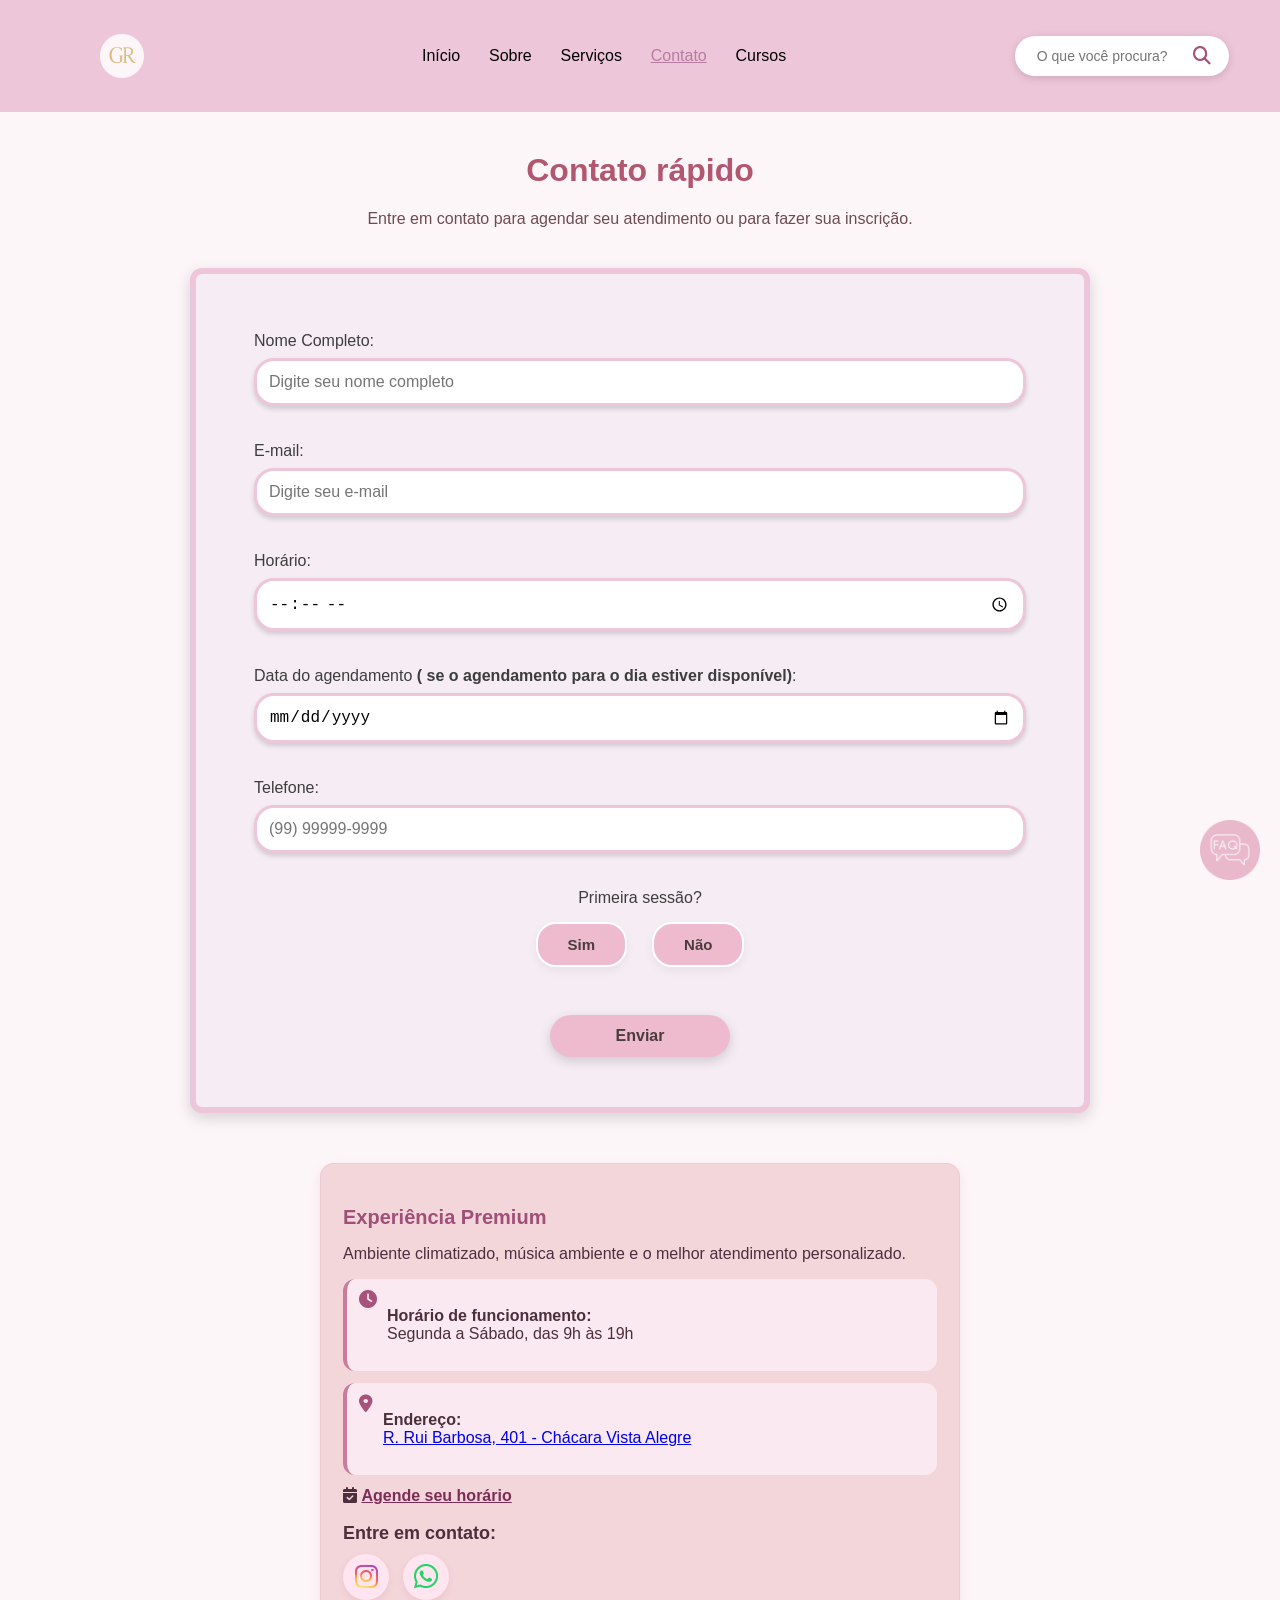
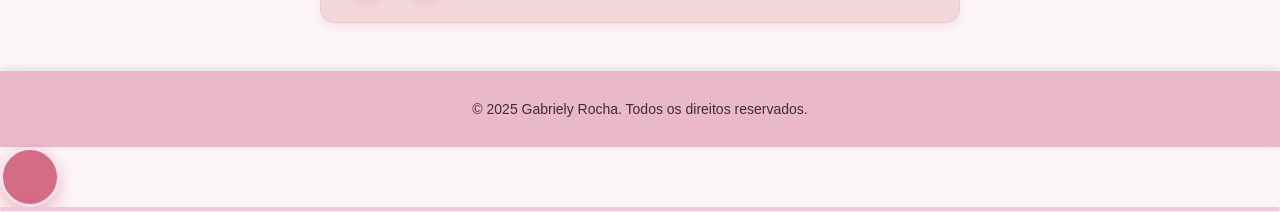
==== commit 3216fc6c: "Ajusta estilos de texto e responsividade; centraliza títulos e adiciona links no endereço" ====
--- a/pages/contatos.html
+++ b/pages/contatos.html
@@ -109,10 +109,14 @@
             <i class="fa-solid fa-clock"></i>
             <p><strong>Horário de funcionamento:</strong><br>Segunda a Sábado, das 9h às 19h</p>
         </div>
-
         <div class="info-card">
             <i class="fa-solid fa-map-marker-alt"></i>
-            <p><strong>Endereço:</strong><br>R. Rui Barbosa, 401 - Cotia, SP, 06702-415</p>
+            <p>
+                <strong>Endereço:</strong><br>
+                <a href="https://maps.app.goo.gl/HwuBzhrF27sr2scCA" target="_blank">
+                    R. Rui Barbosa, 401 - Chácara Vista Alegre
+                </a>
+            </p>
         </div>
         <p class="agendar-horario">
             <i class="fa-solid fa-calendar-check agendar-icone"></i>
@@ -193,6 +197,8 @@
     <script>
         new window.VLibras.Widget('https://vlibras.gov.br/app');
     </script>
+
+    <script src="https://cdn.userway.org/widget.js" data-account="aiWM53hyE5"></script>
 </body>
 
 </html>
--- a/css/nav.css
+++ b/css/nav.css
@@ -244,11 +244,12 @@
 ========================================================= */
 @media (max-width: 480px) {
     .logo {
-        height: 55px;
+        height: 75px;
     }
 
     .search-box {
         max-width: 300px;
+        display: none;
     }
 
     #search-results {
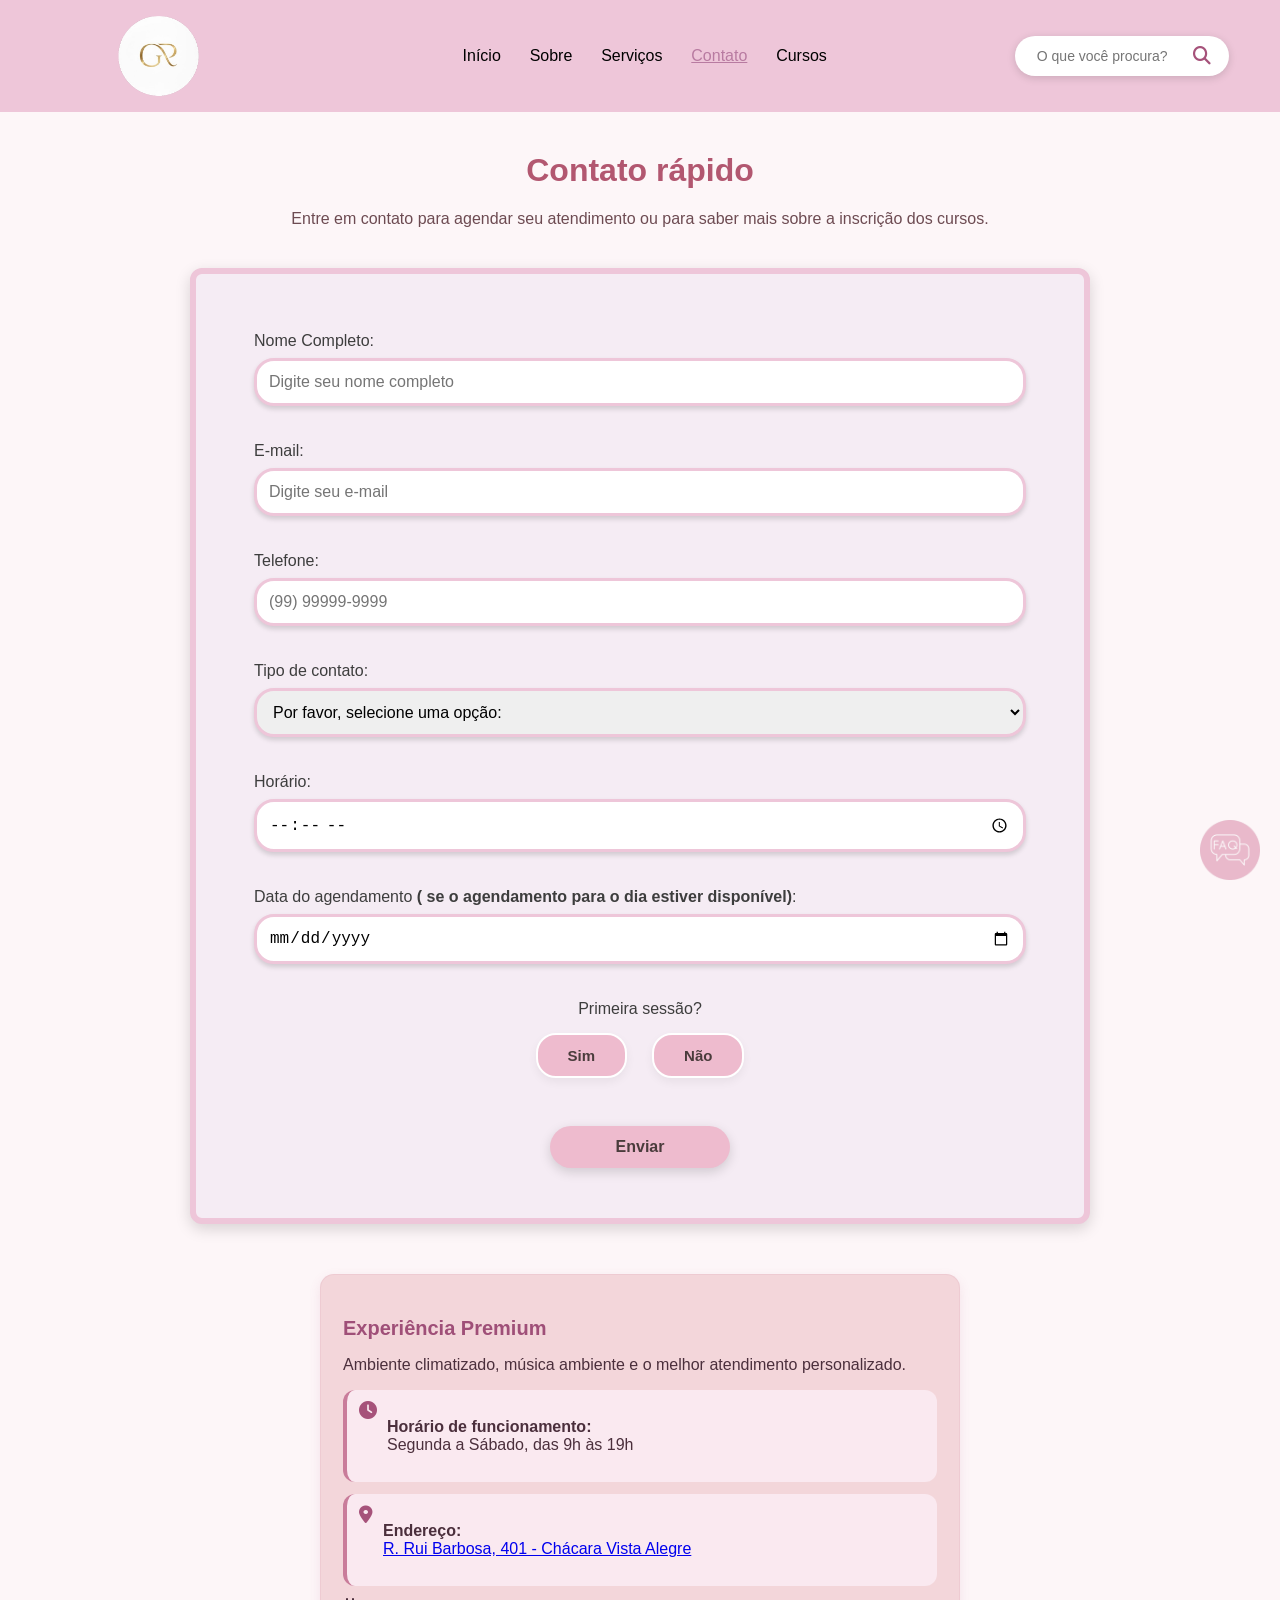
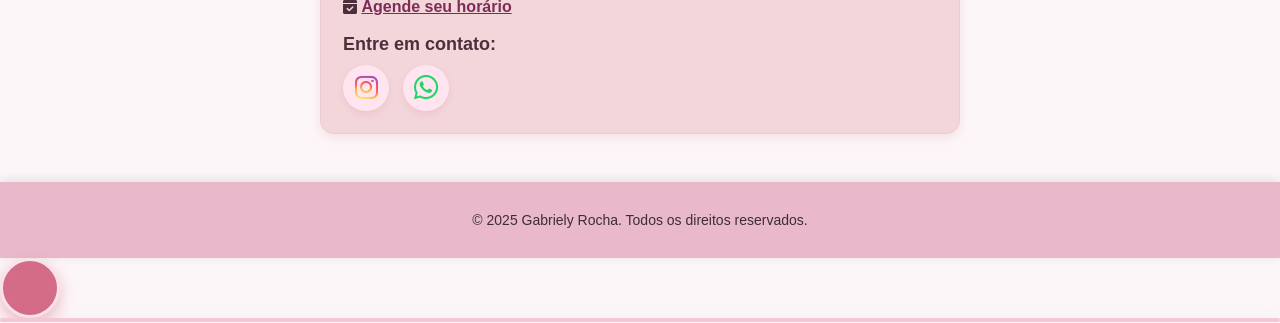
==== commit 775f6617: "Atualiza README.md com descrição do projeto e tecnologias; ajusta campos do formulário de contato e " ====
--- a/pages/contatos.html
+++ b/pages/contatos.html
@@ -51,7 +51,8 @@
 
     <div class="fale-conosco">
         <h1>Contato rápido</h1>
-        <p class="entra-em-contato">Entre em contato para agendar seu atendimento ou para fazer sua inscrição.</p>
+        <p class="entra-em-contato">Entre em contato para agendar seu atendimento ou para saber mais sobre a inscrição
+            dos cursos.</p>
     </div>
 
     <form class="formulario">
@@ -68,21 +69,34 @@
             <input type="email" id="email" name="email" placeholder="Digite seu e-mail" required>
         </div>
         <div class="form-group">
+            <label for="telefone">Telefone:</label>
+            <input type="tel" id="telefone" name="telefone" pattern="(\([0-9]{2}\))\s([0-9]{4,5})-([0-9]{4})"
+                placeholder="(99) 99999-9999" title="Use o formato (99) 99999-9999" required>
+        </div>
+
+        <div class="form-group">
+            <label for="tipo-contato">Tipo de contato:</label>
+            <select id="tipo-contato" name="tipo-contato" required>
+                <option value="" disabled selected>Por favor, selecione uma opção:</option>
+                <option value="agendamento">Agendamento de Serviço</option>
+                <option value="curso">Inscrição em Curso</option>
+            </select>
+        </div>
+
+        <div class="form-group" id="grupo-horario">
             <label for="horario">Horário:</label>
             <input type="time" id="horario" name="horario" required>
         </div>
-        <div class="form-group">
+
+        <div class="form-group" id="grupo-data">
             <label for="data">Data do agendamento <span>( se o agendamento para o dia estiver
                     disponível)</span>:</label>
             <input type="date" id="data" name="data" required>
         </div>
-        <div class="form-group">
-            <label for="telefone">Telefone:</label>
-            <input type="tel" id="telefone" name="telefone" pattern="(\([0-9]{2}\))\s([0-9]{4,5})-([0-9]{4})"
-                placeholder="(99) 99999-9999" title="Use o formato (99) 99999-9999" required>
-        </div>
-
-        <div class="form-group primeira-sessao">
+
+
+        <div class="form-group primeira-sessao" id="grupo-primeira-sessao">
+
             <label class="primeira-sessao">Primeira sessão?</label>
 
             <div class="opcoes-sessao">
--- a/css/contatos-style.css
+++ b/css/contatos-style.css
@@ -12,7 +12,8 @@
     box-shadow: 0px 5px 15px rgba(0, 0, 0, 0.15);
 }
 
-.formulario input {
+.formulario input,
+.formulario select {
     width: 100%;
     padding: 12px;
     margin-top: 8px;
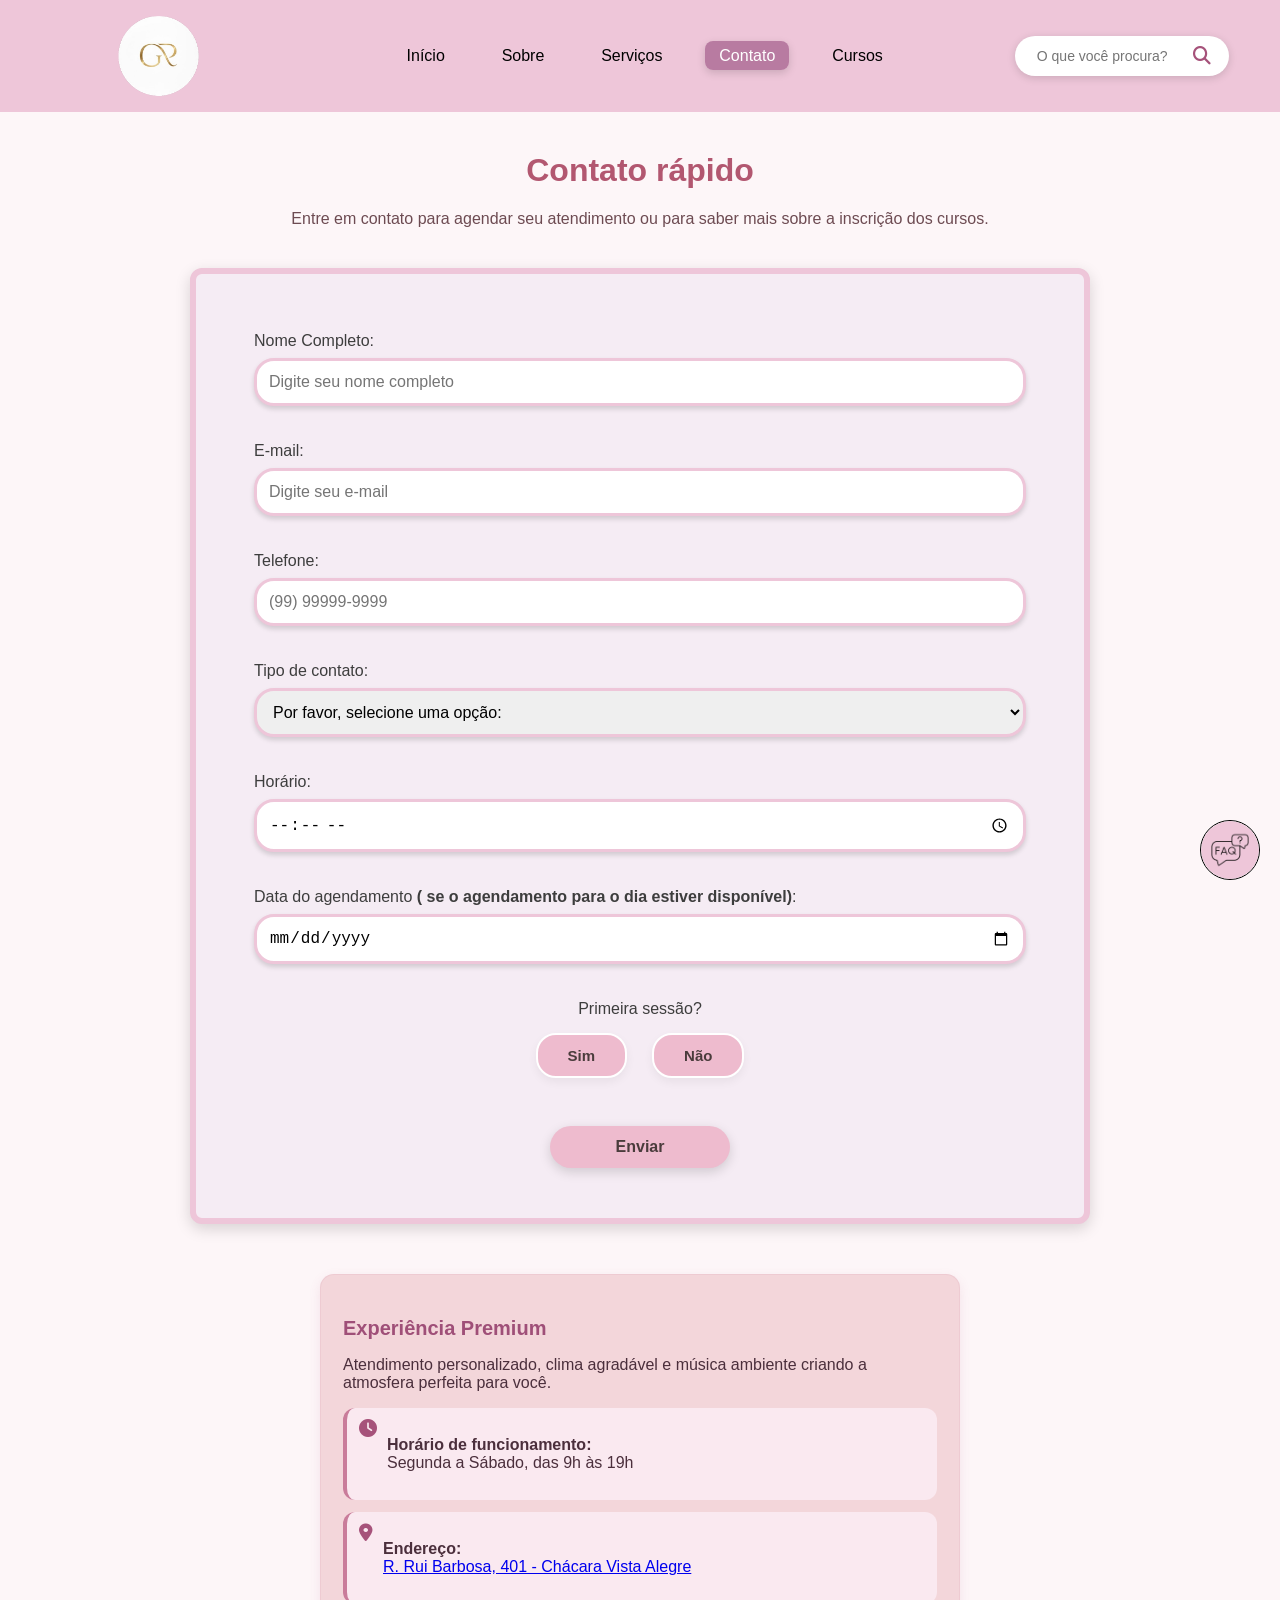
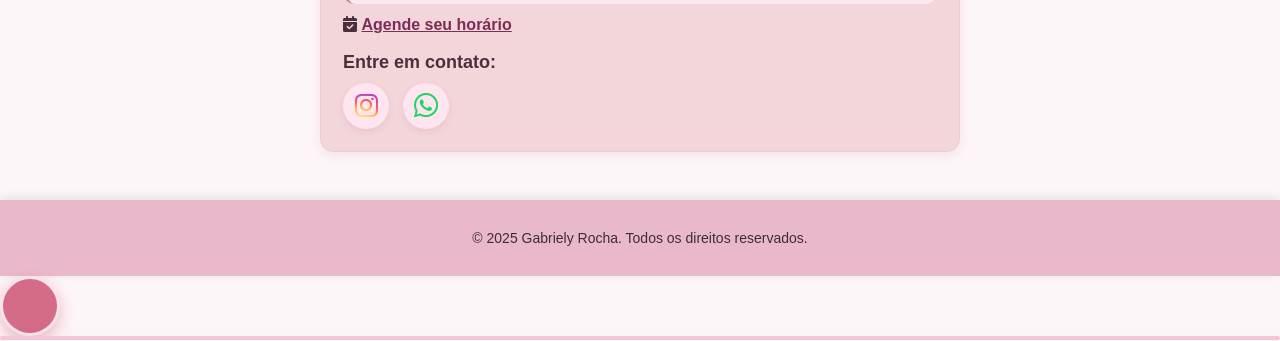
==== commit 615e694b: "feat: Update styles and layout for improved user experience - Enhanced CSS styles in sobre-style.css" ====
--- a/pages/contatos.html
+++ b/pages/contatos.html
@@ -89,7 +89,7 @@
         </div>
 
         <div class="form-group" id="grupo-data">
-            <label for="data">Data do agendamento <span>( se o agendamento para o dia estiver
+            <label for="data">Data do agendamento <span class="if">( se o agendamento para o dia estiver
                     disponível)</span>:</label>
             <input type="date" id="data" name="data" required>
         </div>
@@ -117,7 +117,7 @@
 
     <div class="extra-content">
         <h3> Experiência Premium</h3>
-        <p>Ambiente climatizado, música ambiente e o melhor atendimento personalizado.</p>
+        <p> Atendimento personalizado, clima agradável e música ambiente criando a atmosfera perfeita para você.</p>
 
         <div class="info-card">
             <i class="fa-solid fa-clock"></i>
@@ -153,7 +153,11 @@
     </div>
     <!-- Botão Flutuante do FAQ -->
     <div id="modal" class="faq-content">
-        <p>Perguntas frequentes</p>
+        <span>
+            <button class="close" onclick="toggleFAQ()">x</button>
+        </span>
+
+        <p class="perg">Perguntas frequentes</p>
 
         <p class="per">É normal os cílios naturais caírem?</p>
         <p class="res">É normal que alguns fios caiam, pois isso faz parte do ciclo natural de renovação dos pelos, que
@@ -193,6 +197,8 @@
 
 
     </div>
+
+  
     <footer class="footer">
         <p>&copy; 2025 Gabriely Rocha. Todos os direitos reservados.</p>
     </footer>
--- a/css/nav.css
+++ b/css/nav.css
@@ -36,11 +36,6 @@
     height: 80px;
 }
 
-.ativo {
-    color: #b87ba1 !important;
-    text-decoration: underline !important;
-}
-
 /* ================================
    🌸 MENU (DESKTOP)
 ================================ */
@@ -56,11 +51,23 @@
     text-decoration: none;
     color: #000;
     font-weight: 500;
+    padding: 6px 14px;
+    border-radius: 8px;
     transition: 0.3s ease;
 }
 
 .navbar a:hover {
-    color: #b87ba1;
+    background-color: #dba8c4;
+    color: #fff;
+    box-shadow: 0 3px 8px rgba(0, 0, 0, 0.15);
+}
+
+.navbar a.ativo {
+    background-color: #b87ba1;
+    color: #fff;
+    padding: 6px 14px;
+    border-radius: 8px;
+    box-shadow: 0 3px 8px rgba(0, 0, 0, 0.15);
 }
 
 /* ================================
@@ -216,6 +223,7 @@
         width: 100%;
         background: #fce3ec;
         padding: 25px 0;
+        padding-left: 10px;
         gap: 20px;
         border-radius: 0 0 18px 18px;
         box-shadow: 0 4px 12px rgba(0, 0, 0, .1);
@@ -270,7 +278,6 @@
         z-index: 2000 !important;
     }
 
-    /* Se tiver slider na home, garantir que não fique sobrepondo */
     .home-slider,
     .banner,
     .section-hero {
@@ -279,12 +286,10 @@
     }
 }
 
-
 /* ================================
    VLibras – Tema Rosa Feminino
-   ================================ */
-
-/* Botão flutuante */
+================================ */
+
 [vw-access-button] {
     background-color: #d46b87 !important;
     border-radius: 50% !important;
@@ -301,35 +306,27 @@
     box-shadow: 0 8px 24px rgba(212, 107, 135, 0.60) !important;
 }
 
-/* Caixa interna do plugin */
 [vw-plugin-wrapper] {
     background: #fde8f0 !important;
-    /* rosa clarinho */
     border-radius: 18px !important;
     border: 2px solid #f3c7d6 !important;
     box-shadow: 0 6px 22px rgba(0, 0, 0, 0.10) !important;
     overflow: hidden !important;
 }
 
-/* BARRA SUPERIOR (título + ícones) */
 .vw-plugin-top-wrapper {
     background: #e7b5c8 !important;
-    /* rosa mais intenso */
     color: #fff !important;
 }
 
 .vw-plugin-top-wrapper * {
     color: #fff !important;
-    /* deixa ícones e texto femininos */
-}
-
-/* FUNDO DO AVATAR */
+}
+
 [vw-video] {
     background: #f7d8e4 !important;
-    /* suaviza e combina com o site */
-}
-
-/* Botão "Pular", "Configurações" etc */
+}
+
 [vw-plugin-wrapper] button,
 [vw-plugin-wrapper] .vw-btn {
     background: #d46b87 !important;
@@ -346,14 +343,12 @@
     background: #e07f9c !important;
 }
 
-/* Texto inferior ("Meu nome é Ícaro") */
 [vw-plugin-wrapper] .vw-text {
     background: #d46b87 !important;
     color: white !important;
     font-weight: 600 !important;
 }
 
-/* Scrollbar rosa */
 [vw-plugin-wrapper] ::-webkit-scrollbar-thumb {
     background: #d46b87 !important;
 }
@@ -362,11 +357,9 @@
     background: #fde8f0 !important;
 }
 
-/* Z-index */
 [vw].enabled {
     z-index: 999999 !important;
 }
-
 
 /* FOOTER */
 .footer {
--- a/css/contatos-style.css
+++ b/css/contatos-style.css
@@ -51,8 +51,8 @@
     justify-content: center;
 }
 
-span{
-  font-weight: bold;
+.if {
+    font-weight: bold;
 }
 
 /* CARD PRINCIPAL */
@@ -134,7 +134,7 @@
 
 .icone-link:hover {
     transform: translateY(-6px) scale(1.12) rotate(-5deg);
-    background: #b8b6b7;
+    background: white;
 
 }
 
@@ -286,7 +286,7 @@
 }
 
 /* Título */
-.faq-content>p:first-child {
+.perg {
     font-size: 1.4rem;
     font-weight: 700;
     color: #cd316f;
@@ -340,6 +340,8 @@
 .faq-float img {
     width: 60px;
     height: 60px;
+    border-radius: 50%;
+    border: 1px solid black;
 }
 
 /* Esconde o botão quando o modal está aberto */
@@ -366,6 +368,13 @@
 .faq-content.fac-show::-webkit-scrollbar-thumb:hover {
     background: #ff6fa8;
 }
+.close{
+    padding: 3px 8px;
+    color: #f1f1f1;
+    background-color: #cd316f;
+    border-radius: 50%;
+    border: none;
+}
 
 
 
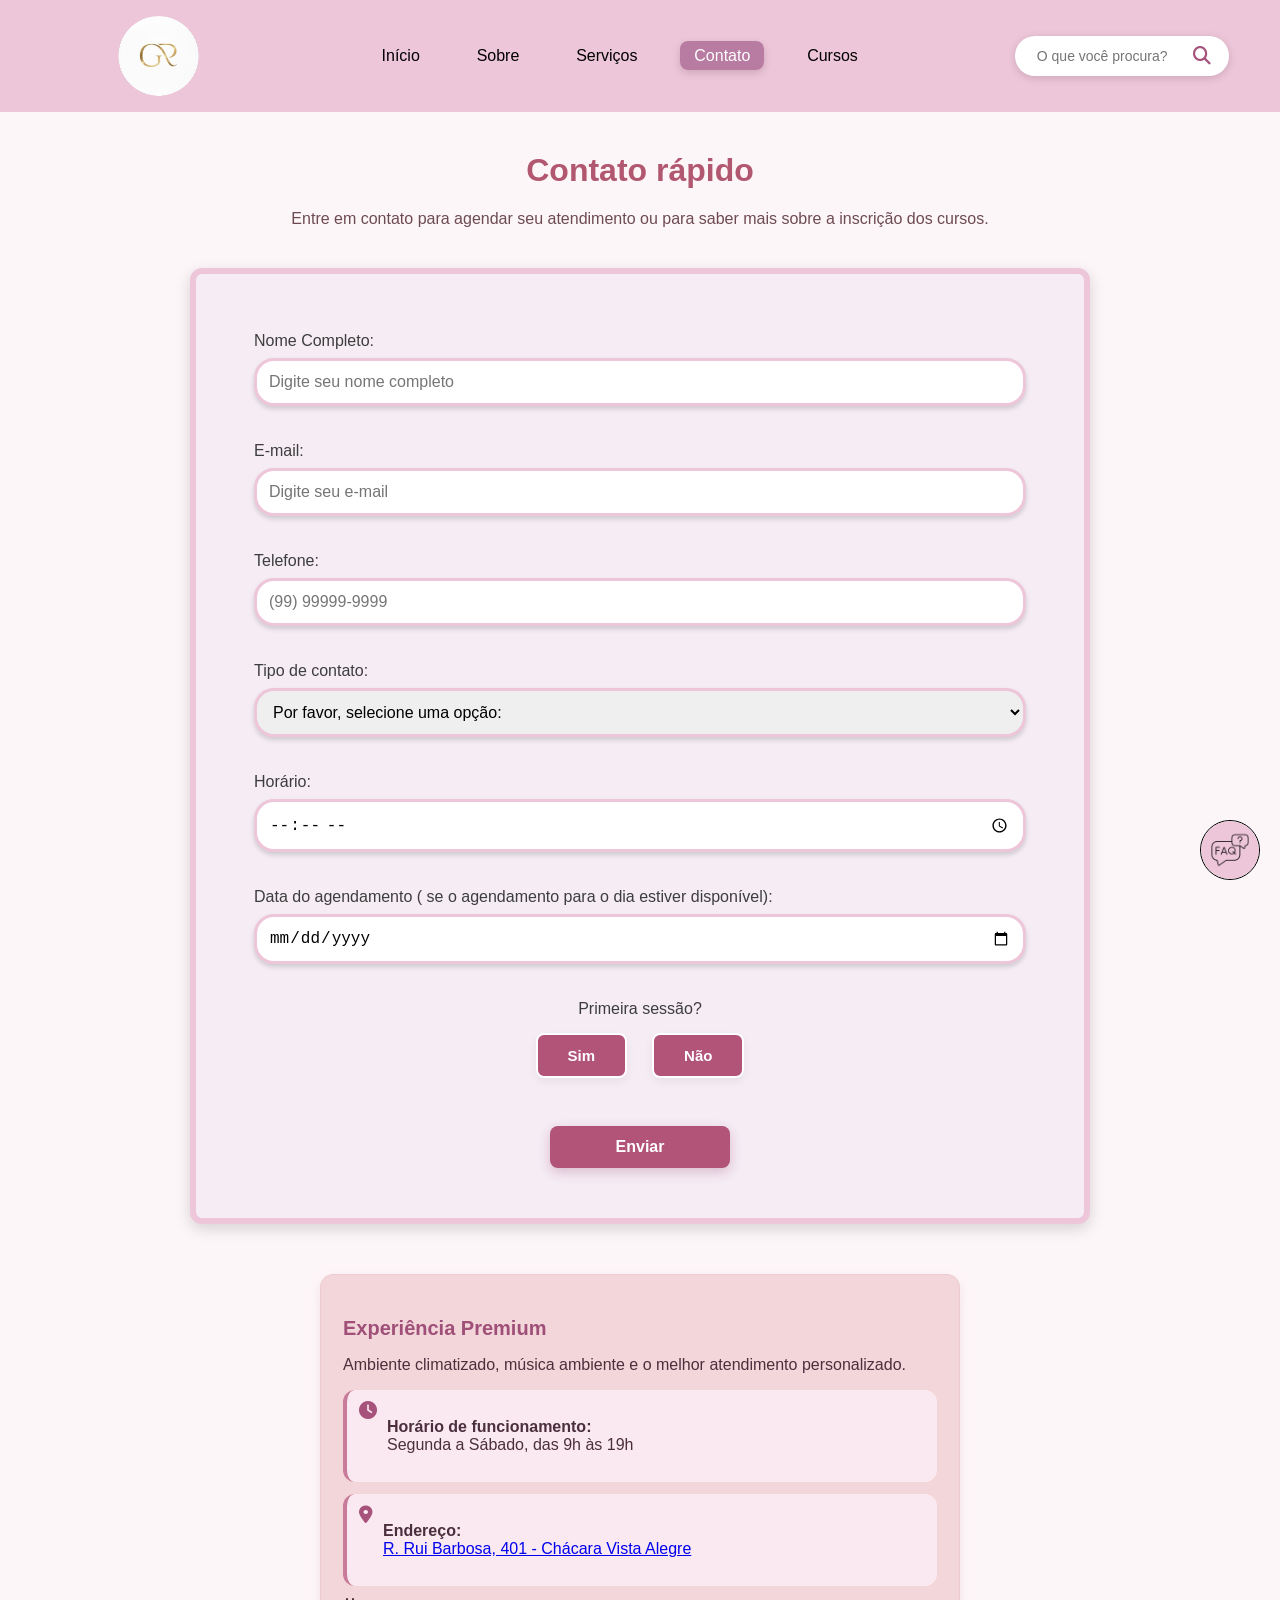
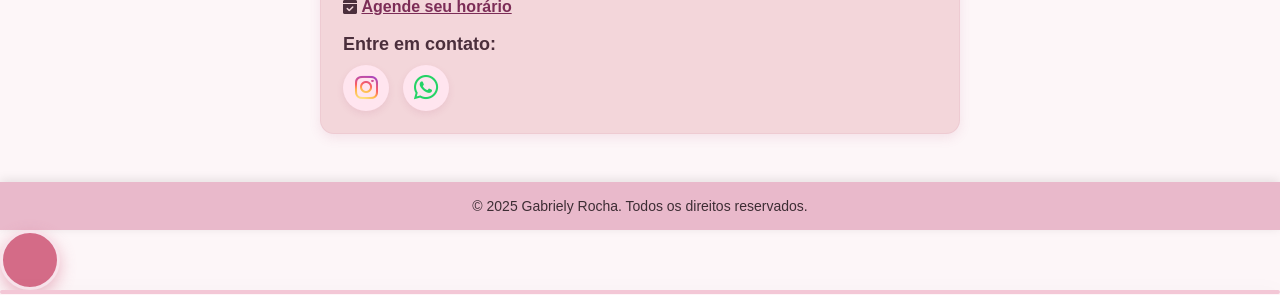
==== commit a5d03f3c: "Refactor styles and update HTML structure across multiple files - Updated button styles in contatos-" ====
--- a/pages/contatos.html
+++ b/pages/contatos.html
@@ -89,7 +89,7 @@
         </div>
 
         <div class="form-group" id="grupo-data">
-            <label for="data">Data do agendamento <span class="if">( se o agendamento para o dia estiver
+            <label for="data">Data do agendamento <span>( se o agendamento para o dia estiver
                     disponível)</span>:</label>
             <input type="date" id="data" name="data" required>
         </div>
@@ -117,7 +117,7 @@
 
     <div class="extra-content">
         <h3> Experiência Premium</h3>
-        <p> Atendimento personalizado, clima agradável e música ambiente criando a atmosfera perfeita para você.</p>
+        <p>Ambiente climatizado, música ambiente e o melhor atendimento personalizado.</p>
 
         <div class="info-card">
             <i class="fa-solid fa-clock"></i>
@@ -156,7 +156,6 @@
         <span>
             <button class="close" onclick="toggleFAQ()">x</button>
         </span>
-
         <p class="perg">Perguntas frequentes</p>
 
         <p class="per">É normal os cílios naturais caírem?</p>
@@ -197,10 +196,8 @@
 
 
     </div>
-
-  
     <footer class="footer">
-        <p>&copy; 2025 Gabriely Rocha. Todos os direitos reservados.</p>
+        &copy; 2025 Gabriely Rocha. Todos os direitos reservados.
     </footer>
     <script src="../js/contato-script.js"></script>
 
--- a/css/nav.css
+++ b/css/nav.css
@@ -144,7 +144,7 @@
     padding: 12px;
     border-radius: 14px;
     box-shadow: 0 4px 12px rgba(0, 0, 0, .15);
-    margin-top: 8px;
+    margin-top: 100px;
     display: none;
     max-height: 240px;
     overflow-y: auto;
@@ -170,6 +170,8 @@
     color: #a6527a;
 }
 
+
+
 /* ================================
    🌸 ANIMAÇÃO
 ================================ */
@@ -195,6 +197,13 @@
 
     .search-box {
         margin: auto;
+    }
+}
+
+@media (min-width: 993px) {
+    .search-box {
+        margin-left: 50px;
+        /* você pode aumentar para 60px, 80px, etc */
     }
 }
 
@@ -362,7 +371,7 @@
 }
 
 /* FOOTER */
-.footer {
+footer {
     background-color: #e9b9cb;
     text-align: center;
     padding: 1rem;
--- a/css/contatos-style.css
+++ b/css/contatos-style.css
@@ -166,28 +166,30 @@
    🌸 BOTÃO ENVIAR
    ================================ */
 .botao-enviar {
-    background-color: #eebbce;
-    color: #4a3c3c;
-    border: transparent;
+    background-color: #b25378 ;
+    /* COR APLICADA */
+    color: #ffffff;
+    /* melhor contraste */
+    border: none;
     padding: 12px 26px;
     font-size: 16px;
     font-weight: 600;
-    border-radius: 22px;
+    border-radius: 8px;
     cursor: pointer;
     font-family: 'Quicksand', sans-serif;
-    box-shadow: 0 4px 12px rgba(0, 0, 0, 0.15);
+    box-shadow: 0 4px 12px rgba(144, 43, 93, 0.25);
     transition: all 0.35s ease;
     display: block;
     margin: 30px auto 10px auto;
-    /* centraliza */
     width: 180px;
 }
 
+/* efeito hover */
 .botao-enviar:hover {
-    background: linear-gradient(to bottom, #f9e7f0, #ff9bc2);
-    border-color: #e987ca;
-    transform: translateY(-3px) scale(1.05);
-    box-shadow: 0 7px 18px rgba(0, 0, 0, 0.25);
+    background-color: #902b5d;
+    /* um tom mais escuro */
+    box-shadow: 0 6px 16px rgba(144, 43, 93, 0.35);
+    transform: translateY(-3px);
 }
 
 
@@ -195,7 +197,7 @@
    🌸 BOTÕES SIM / NÃO (Primeira Sessão)
    ================================ */
 
-/* Centralizar o grupo */
+/* Centralizar o grupo */   
 .opcoes-sessao {
     display: flex;
     justify-content: center;
@@ -210,13 +212,13 @@
 
 /* Estilo dos botões */
 .botao-sessao {
-    background-color: #eebbce;
-    color: #4a3c3c;
+    background-color: #b25378;
+    color: #ffffff;
     border: 2px solid #ffffff;
     padding: 12px 30px;
     font-size: 15px;
     font-weight: 600;
-    border-radius: 20px;
+    border-radius: 8px;
     cursor: pointer;
     font-family: 'Quicksand', sans-serif;
     transition: all 0.35s ease;
@@ -226,17 +228,19 @@
 
 /* Hover */
 .botao-sessao:hover {
-    background-color: #fda7cf;
-    border-color: #f7ceea;
+    background-color: #902b5d;  
+    /* tom mais claro */
+    border-color: #d98ab3;
     transform: translateY(-3px) scale(1.05);
     box-shadow: 0 7px 18px rgba(0, 0, 0, 0.25);
 }
 
 /* Quando selecionado */
 .opcoes-sessao input[type="radio"]:checked+.botao-sessao {
-    background-color: #fda7cf;
-    border-color: #fdc2e2;
-    color: #4e2f3e;
+    background-color: #b33b75;
+    /* tom mais claro do roxo-vinho */
+    border-color: #d98ab3;
+    color: #ffffff;
     transform: translateY(-4px) scale(1.08);
     box-shadow: 0 9px 20px rgba(0, 0, 0, 0.35);
 }
@@ -368,7 +372,8 @@
 .faq-content.fac-show::-webkit-scrollbar-thumb:hover {
     background: #ff6fa8;
 }
-.close{
+
+.close {
     padding: 3px 8px;
     color: #f1f1f1;
     background-color: #cd316f;
